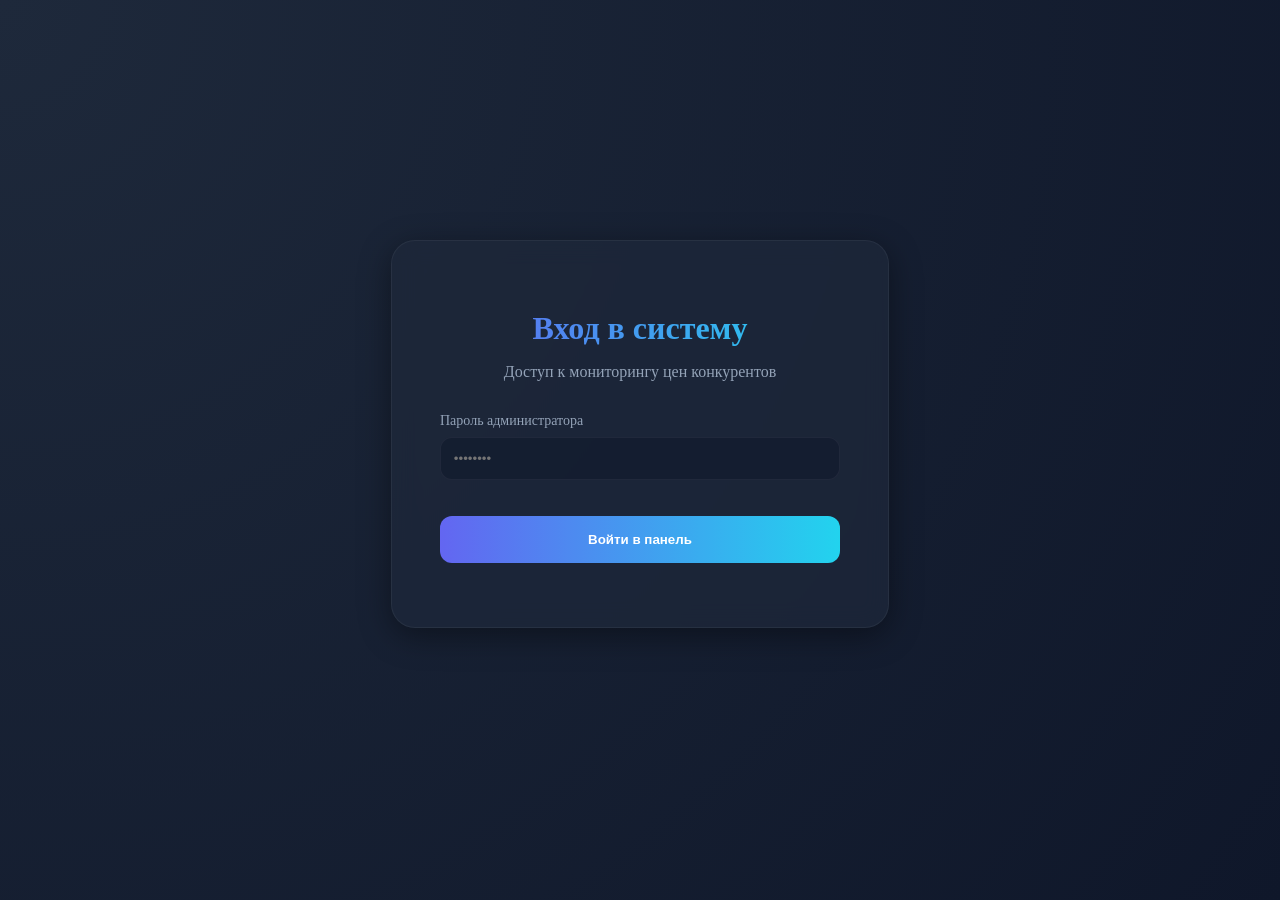
==== templates/login.html @ 4f86d9c9 "🚀 Initial build for GitHub + Vercel deployment" ====
<!DOCTYPE html>
<html lang="ru">
<head>
    <meta charset="UTF-8">
    <meta name="viewport" content="width=device-width, initial-scale=1.0">
    <title>Вход | Furniture Monitor</title>
    <link rel="stylesheet" href="/static/style.css">
    <link href="https://fonts.googleapis.com/css2?family=Inter:wght@400;600;800&display=swap" rel="stylesheet">
    <style>
        body {
            display: flex;
            align-items: center;
            justify-content: center;
            height: 100vh;
            margin: 0;
            background: radial-gradient(circle at top left, #1e293b, #0f172a);
        }
        .login-card {
            width: 100%;
            max-width: 400px;
            padding: 3rem;
            text-align: center;
        }
        .login-card h1 {
            margin-bottom: 0.5rem;
            background: linear-gradient(to right, #6366f1, #22d3ee);
            -webkit-background-clip: text;
            -webkit-text-fill-color: transparent;
        }
    </style>
</head>
<body>
    <div class="login-card glass-card">
        <h1>Вход в систему</h1>
        <p style="color: var(--text-muted); margin-bottom: 2rem;">Доступ к мониторингу цен конкурентов</p>
        
        <form id="loginForm">
            <div class="form-group" style="text-align: left;">
                <label>Пароль администратора</label>
                <input type="password" id="password" name="password" placeholder="••••••••" required style="width: 100%; padding: 0.8rem; box-sizing: border-box;">
            </div>
            <button type="submit" style="width: 100%; margin-top: 1rem; padding: 1rem; background: linear-gradient(to right, var(--primary), var(--accent)); font-weight: 800;">
                Войти в панель
            </button>
        </form>
        <div id="loginMsg" style="margin-top: 1rem; font-size: 0.9rem; color: #ef4444;"></div>
    </div>

    <script>
        document.getElementById('loginForm').addEventListener('submit', async (e) => {
            e.preventDefault();
            const password = document.getElementById('password').value;
            const msgEl = document.getElementById('loginMsg');
            
            try {
                const formData = new FormData();
                formData.append('password', password);
                
                const response = await fetch('/api/login', {
                    method: 'POST',
                    body: formData
                });
                
                const data = await response.json();
                if (response.ok) {
                    window.location.href = '/';
                } else {
                    msgEl.innerText = data.message || 'Ошибка входа: неверный пароль';
                }
            } catch (err) {
                console.error(err);
                msgEl.innerText = 'Не удалось связаться с сервером';
            }
        });
    </script>
</body>
</html>
---- static/style.css ----
:root {
    --primary: #6366f1;
    --secondary: #a855f7;
    --bg-dark: #0f172a;
    --card-bg: rgba(30, 41, 59, 0.7);
    --text: #f8fafc;
    --text-muted: #94a3b8;
    --accent: #22d3ee;
    --success: #10b981;
    --glass: rgba(255, 255, 255, 0.05);
}

.app-layout {
    display: grid;
    grid-template-columns: 280px 1fr;
    min-height: 100vh;
}

.sidebar {
    background: rgba(15, 23, 42, 0.8);
    backdrop-filter: blur(20px);
    border-right: 1px solid var(--glass);
    padding: 2rem 1.5rem;
    display: flex;
    flex-direction: column;
    position: sticky;
    top: 0;
    height: 100vh;
    box-sizing: border-box;
}

.sidebar-logo {
    font-size: 1.5rem;
    font-weight: 800;
    margin-bottom: 3rem;
    background: linear-gradient(to right, var(--primary), var(--accent));
    -webkit-background-clip: text;
    background-clip: text;
    -webkit-text-fill-color: transparent;
    display: flex;
    align-items: center;
    gap: 0.75rem;
}

.nav-menu {
    list-style: none;
    padding: 0;
    margin: 0;
    flex-grow: 1;
}

.nav-item {
    margin-bottom: 0.5rem;
}

.nav-link {
    display: flex;
    align-items: center;
    gap: 1rem;
    padding: 1rem;
    color: var(--text-muted);
    text-decoration: none;
    border-radius: 1rem;
    transition: 0.3s;
    font-weight: 600;
    cursor: pointer;
}

.nav-link:hover {
    background: var(--glass);
    color: white;
}

.nav-link.active {
    background: linear-gradient(to right, rgba(99, 102, 241, 0.2), rgba(34, 211, 238, 0.1));
    color: var(--accent);
    border: 1px solid rgba(34, 211, 238, 0.2);
}

.main-content {
    padding: 2rem;
    overflow-y: auto;
    height: 100vh;
    box-sizing: border-box;
}

.content-section {
    display: none;
    animation: fadeIn 0.4s ease-out;
}

.content-section.active {
    display: block;
}

@keyframes fadeIn {
    from { opacity: 0; transform: translateY(10px); }
    to { opacity: 1; transform: translateY(0); }
}

.container {
    max-width: 1400px;
    margin: 0 auto;
}

/* --- Keep Existing Styles Below with Adjustments --- */
button {
    background: linear-gradient(to right, var(--primary), var(--secondary));
    color: white;
    border: none;
    padding: 0.75rem 1.5rem;
    border-radius: 0.75rem;
    font-weight: 600;
    cursor: pointer;
    transition: 0.3s;
}

button:hover {
    transform: translateY(-2px);
    box-shadow: 0 4px 20px rgba(99, 102, 241, 0.4);
}

.glass-card {
    background: var(--card-bg);
    backdrop-filter: blur(12px);
    border: 1px solid var(--glass);
    border-radius: 1.5rem;
    padding: 2rem;
    box-shadow: 0 8px 32px rgba(0, 0, 0, 0.4);
    margin-bottom: 2rem;
}

.grid {
    display: grid;
    grid-template-columns: repeat(auto-fit, minmax(300px, 1fr));
    gap: 1.5rem;
}

.form-group {
    margin-bottom: 1.25rem;
}

label {
    display: block;
    margin-bottom: 0.5rem;
    color: var(--text-muted);
    font-size: 0.875rem;
}

input, select {
    width: 100%;
    padding: 0.75rem 1rem;
    border-radius: 0.75rem;
    border: 1px solid var(--glass);
    background: rgba(15, 23, 42, 0.5);
    color: white;
    outline: none;
    transition: 0.2s;
}

input:focus, select:focus {
    border-color: var(--primary);
    box-shadow: 0 0 0 2px rgba(99, 102, 241, 0.2);
}

.product-item {
    display: flex;
    justify-content: space-between;
    align-items: center;
    padding: 1rem;
    border-bottom: 1px solid var(--glass);
}

.product-item:last-child {
    border-bottom: none;
}

.price {
    font-weight: 700;
    color: var(--accent);
}

/* Status Dots */
.status-dot {
    width: 10px;
    height: 10px;
    border-radius: 50%;
    display: inline-block;
    box-shadow: 0 0 8px rgba(255, 255, 255, 0.2);
}

.status-success { background: var(--success); box-shadow: 0 0 10px var(--success); }
.status-warning { background: #facc15; box-shadow: 0 0 10px #facc15; }
.status-danger { background: #ef4444; box-shadow: 0 0 10px #ef4444; }
.status-neutral { background: #475569; }

/* Spinners */
.spinner-overlay {
    position: fixed;
    top: 0; left: 0; width: 100%; height: 100%;
    background: rgba(15, 23, 42, 0.7);
    backdrop-filter: blur(4px);
    display: none;
    justify-content: center;
    align-items: center;
    z-index: 10000;
}

.spinner {
    width: 50px;
    height: 50px;
    border: 5px solid rgba(99, 102, 241, 0.2);
    border-top-color: var(--primary);
    border-radius: 50%;
    animation: spin 1s linear infinite;
}

@keyframes spin { to { transform: rotate(360deg); } }

/* Mobile Responsiveness */
@media (max-width: 1024px) {
    .app-layout {
        grid-template-columns: 80px 1fr;
    }
    .nav-text, .sidebar-logo span {
        display: none;
    }
}

@media (max-width: 768px) {
    .app-layout {
        grid-template-columns: 1fr;
    }
    .sidebar {
        display: none; /* Hide on mobile for now, or implement a hammer menu */
    }
    .main-content {
        padding: 1rem;
    }
}
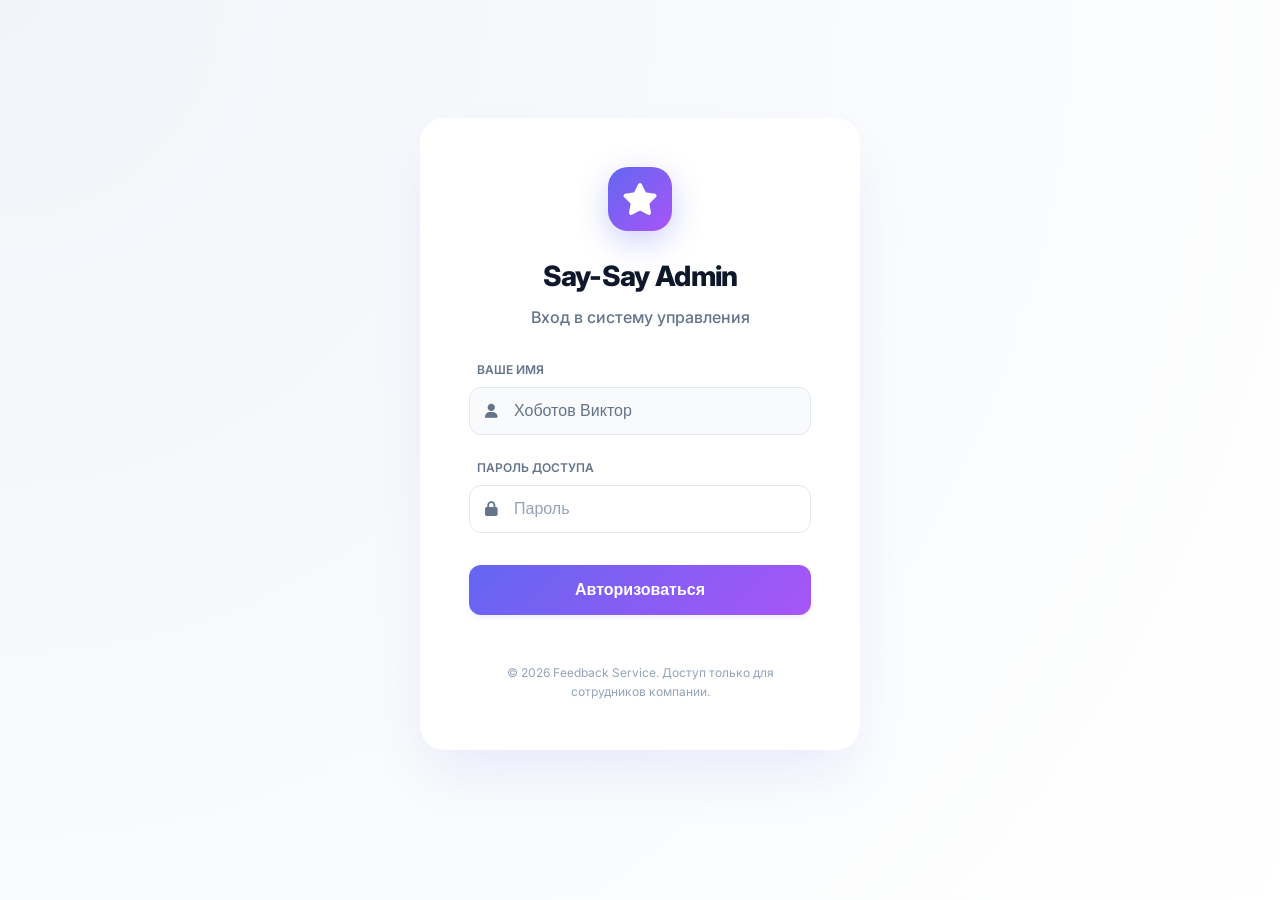
==== commit 07ce13cc: "💎 UI Overhaul: Feedback Service Premium Aesthetic" ====
--- a/templates/login.html
+++ b/templates/login.html
@@ -3,47 +3,47 @@
 <head>
     <meta charset="UTF-8">
     <meta name="viewport" content="width=device-width, initial-scale=1.0">
-    <title>Вход | Furniture Monitor</title>
+    <title>Вход | Monitor.PRO</title>
     <link rel="stylesheet" href="/static/style.css">
-    <link href="https://fonts.googleapis.com/css2?family=Inter:wght@400;600;800&display=swap" rel="stylesheet">
-    <style>
-        body {
-            display: flex;
-            align-items: center;
-            justify-content: center;
-            height: 100vh;
-            margin: 0;
-            background: radial-gradient(circle at top left, #1e293b, #0f172a);
-        }
-        .login-card {
-            width: 100%;
-            max-width: 400px;
-            padding: 3rem;
-            text-align: center;
-        }
-        .login-card h1 {
-            margin-bottom: 0.5rem;
-            background: linear-gradient(to right, #6366f1, #22d3ee);
-            -webkit-background-clip: text;
-            -webkit-text-fill-color: transparent;
-        }
-    </style>
+    <link rel="stylesheet" href="https://cdnjs.cloudflare.com/ajax/libs/font-awesome/6.4.0/css/all.min.css">
 </head>
-<body>
-    <div class="login-card glass-card">
-        <h1>Вход в систему</h1>
-        <p style="color: var(--text-muted); margin-bottom: 2rem;">Доступ к мониторингу цен конкурентов</p>
+<body class="auth-page">
+    <div class="auth-card glass-card">
+        <div style="margin-bottom: 2rem;">
+            <div style="width: 64px; height: 64px; background: var(--primary-gradient); border-radius: 1.25rem; display: flex; align-items: center; justify-content: center; margin: 0 auto 1.5rem; color: white; font-size: 2rem; box-shadow: 0 10px 30px rgba(99, 102, 241, 0.3);">
+                <i class="fa-solid fa-star"></i>
+            </div>
+            <h1 style="font-size: 1.75rem; font-weight: 800; color: var(--text-main); margin-bottom: 0.5rem; letter-spacing: -0.025em;">Say-Say Admin</h1>
+            <p style="color: var(--text-muted); font-weight: 500;">Вход в систему управления</p>
+        </div>
         
         <form id="loginForm">
-            <div class="form-group" style="text-align: left;">
-                <label>Пароль администратора</label>
-                <input type="password" id="password" name="password" placeholder="••••••••" required style="width: 100%; padding: 0.8rem; box-sizing: border-box;">
+            <div class="form-group" style="text-align: left; position: relative;">
+                <label style="color: var(--text-muted); font-weight: 600; font-size: 0.75rem; text-transform: uppercase; margin-left: 0.5rem;">Ваше имя</label>
+                <div style="position: relative;">
+                    <i class="fa-solid fa-user" style="position: absolute; left: 1rem; top: 50%; transform: translateY(-50%); color: var(--text-muted); font-size: 0.9rem;"></i>
+                    <input type="text" value="Хоботов Виктор" disabled style="padding-left: 2.75rem; background-color: #f8fafc; border-color: var(--border-soft); color: var(--text-muted); font-weight: 500;">
+                </div>
             </div>
-            <button type="submit" style="width: 100%; margin-top: 1rem; padding: 1rem; background: linear-gradient(to right, var(--primary), var(--accent)); font-weight: 800;">
-                Войти в панель
+
+            <div class="form-group" style="text-align: left; position: relative;">
+                <label style="color: var(--text-muted); font-weight: 600; font-size: 0.75rem; text-transform: uppercase; margin-left: 0.5rem;">Пароль доступа</label>
+                <div style="position: relative;">
+                    <i class="fa-solid fa-lock" style="position: absolute; left: 1rem; top: 50%; transform: translateY(-50%); color: var(--text-muted); font-size: 0.9rem;"></i>
+                    <input type="password" id="password" name="password" placeholder="Пароль" required style="padding-left: 2.75rem;">
+                </div>
+            </div>
+
+            <button type="submit" style="width: 100%; justify-content: center; padding: 1rem; font-size: 1rem; margin-top: 0.5rem;">
+                Авторизоваться
             </button>
         </form>
-        <div id="loginMsg" style="margin-top: 1rem; font-size: 0.9rem; color: #ef4444;"></div>
+
+        <div id="loginMsg" style="margin-top: 1.25rem; font-size: 0.875rem; color: var(--danger); font-weight: 600;"></div>
+        
+        <div style="margin-top: 3rem; font-size: 0.75rem; color: #94a3b8; line-height: 1.6;">
+            © 2026 Feedback Service. Доступ только для сотрудников компании.
+        </div>
     </div>
 
     <script>
@@ -65,11 +65,11 @@
                 if (response.ok) {
                     window.location.href = '/';
                 } else {
-                    msgEl.innerText = data.message || 'Ошибка входа: неверный пароль';
+                    msgEl.innerText = data.message || 'Неверный пароль доступа';
                 }
             } catch (err) {
                 console.error(err);
-                msgEl.innerText = 'Не удалось связаться с сервером';
+                msgEl.innerText = 'Сбой подключения к серверу';
             }
         });
     </script>
--- a/static/style.css
+++ b/static/style.css
@@ -1,39 +1,79 @@
+@import url('https://fonts.googleapis.com/css2?family=Inter:wght@400;500;600;700;800&display=swap');
+
 :root {
     --primary: #6366f1;
+    --primary-light: #818cf8;
     --secondary: #a855f7;
-    --bg-dark: #0f172a;
-    --card-bg: rgba(30, 41, 59, 0.7);
-    --text: #f8fafc;
-    --text-muted: #94a3b8;
     --accent: #22d3ee;
     --success: #10b981;
-    --glass: rgba(255, 255, 255, 0.05);
-}
-
+    --danger: #ef4444;
+    --warning: #f59e0b;
+    
+    --bg-canvas: #f8fafc;
+    --bg-surface: #ffffff;
+    --bg-sidebar: #ffffff;
+    
+    --text-main: #0f172a;
+    --text-muted: #64748b;
+    --text-on-primary: #ffffff;
+    
+    --border-soft: #e2e8f0;
+    --border-focus: #c7d2fe;
+    
+    --shadow-sm: 0 1px 2px 0 rgb(0 0 0 / 0.05);
+    --shadow-md: 0 4px 6px -1px rgb(0 0 0 / 0.1), 0 2px 4px -2px rgb(0 0 0 / 0.1);
+    --shadow-lg: 0 10px 15px -3px rgb(0 0 0 / 0.1), 0 4px 6px -4px rgb(0 0 0 / 0.1);
+    --shadow-premium: 0 20px 40px rgba(99, 102, 241, 0.05);
+    
+    --radius-sm: 0.5rem;
+    --radius-md: 0.75rem;
+    --radius-lg: 1rem;
+    --radius-xl: 1.5rem;
+    
+    --primary-gradient: linear-gradient(135deg, #6366f1 0%, #a855f7 100%);
+    --surface-gradient: linear-gradient(180deg, #ffffff 0%, #f1f5f9 100%);
+}
+
+* {
+    margin: 0;
+    padding: 0;
+    box-sizing: border-box;
+}
+
+body {
+    font-family: 'Inter', system-ui, -apple-system, sans-serif;
+    background-color: var(--bg-canvas);
+    color: var(--text-main);
+    line-height: 1.5;
+    -webkit-font-smoothing: antialiased;
+}
+
+/* --- Layout --- */
 .app-layout {
     display: grid;
     grid-template-columns: 280px 1fr;
     min-height: 100vh;
 }
 
+/* --- Sidebar --- */
 .sidebar {
-    background: rgba(15, 23, 42, 0.8);
-    backdrop-filter: blur(20px);
-    border-right: 1px solid var(--glass);
+    background-color: var(--bg-sidebar);
+    border-right: 1px solid var(--border-soft);
     padding: 2rem 1.5rem;
     display: flex;
+    flex-grow: 1;
     flex-direction: column;
     position: sticky;
     top: 0;
     height: 100vh;
-    box-sizing: border-box;
+    box-shadow: var(--shadow-sm);
 }
 
 .sidebar-logo {
     font-size: 1.5rem;
     font-weight: 800;
     margin-bottom: 3rem;
-    background: linear-gradient(to right, var(--primary), var(--accent));
+    background: var(--primary-gradient);
     -webkit-background-clip: text;
     background-clip: text;
     -webkit-text-fill-color: transparent;
@@ -44,8 +84,6 @@
 
 .nav-menu {
     list-style: none;
-    padding: 0;
-    margin: 0;
     flex-grow: 1;
 }
 
@@ -57,149 +95,224 @@
     display: flex;
     align-items: center;
     gap: 1rem;
-    padding: 1rem;
+    padding: 0.875rem 1rem;
     color: var(--text-muted);
     text-decoration: none;
-    border-radius: 1rem;
-    transition: 0.3s;
+    border-radius: var(--radius-md);
+    transition: all 0.2s cubic-bezier(0.4, 0, 0.2, 1);
+    font-weight: 500;
+    cursor: pointer;
+}
+
+.nav-link:hover {
+    background-color: #f1f5f9;
+    color: var(--primary);
+}
+
+.nav-link.active {
+    background: var(--primary-gradient);
+    color: white;
+    box-shadow: 0 4px 12px rgba(99, 102, 241, 0.2);
+}
+
+.nav-link i {
+    font-size: 1.25rem;
+}
+
+/* --- Main Content --- */
+.main-content {
+    padding: 2.5rem;
+    overflow-y: auto;
+    height: 100vh;
+}
+
+.container {
+    max-width: 1200px;
+    margin: 0 auto;
+}
+
+.content-section {
+    display: none;
+    animation: slideIn 0.4s cubic-bezier(0, 0, 0.2, 1);
+}
+
+.content-section.active {
+    display: block;
+}
+
+@keyframes slideIn {
+    from { opacity: 0; transform: translateY(8px); }
+    to { opacity: 1; transform: translateY(0); }
+}
+
+/* --- Cards & UI Elements --- */
+.glass-card {
+    background-color: var(--bg-surface);
+    border: 1px solid var(--border-soft);
+    border-radius: var(--radius-xl);
+    padding: 2rem;
+    box-shadow: var(--shadow-premium);
+    margin-bottom: 2rem;
+    transition: transform 0.3s ease, box-shadow 0.3s ease;
+}
+
+.glass-card:hover {
+    box-shadow: 0 25px 50px -12px rgba(99, 102, 241, 0.08);
+}
+
+.grid {
+    display: grid;
+    grid-template-columns: repeat(auto-fit, minmax(320px, 1fr));
+    gap: 1.5rem;
+}
+
+/* --- Buttons --- */
+button {
+    background: var(--primary-gradient);
+    color: white;
+    border: none;
+    padding: 0.75rem 1.75rem;
+    border-radius: var(--radius-md);
     font-weight: 600;
     cursor: pointer;
-}
-
-.nav-link:hover {
-    background: var(--glass);
-    color: white;
-}
-
-.nav-link.active {
-    background: linear-gradient(to right, rgba(99, 102, 241, 0.2), rgba(34, 211, 238, 0.1));
-    color: var(--accent);
-    border: 1px solid rgba(34, 211, 238, 0.2);
-}
-
-.main-content {
-    padding: 2rem;
-    overflow-y: auto;
-    height: 100vh;
-    box-sizing: border-box;
-}
-
-.content-section {
-    display: none;
-    animation: fadeIn 0.4s ease-out;
-}
-
-.content-section.active {
-    display: block;
-}
-
-@keyframes fadeIn {
-    from { opacity: 0; transform: translateY(10px); }
-    to { opacity: 1; transform: translateY(0); }
-}
-
-.container {
-    max-width: 1400px;
-    margin: 0 auto;
-}
-
-/* --- Keep Existing Styles Below with Adjustments --- */
-button {
-    background: linear-gradient(to right, var(--primary), var(--secondary));
-    color: white;
-    border: none;
-    padding: 0.75rem 1.5rem;
-    border-radius: 0.75rem;
-    font-weight: 600;
-    cursor: pointer;
-    transition: 0.3s;
+    transition: all 0.2s ease;
+    display: inline-flex;
+    align-items: center;
+    gap: 0.5rem;
+    box-shadow: 0 4px 6px -1px rgba(99, 102, 241, 0.1);
 }
 
 button:hover {
     transform: translateY(-2px);
-    box-shadow: 0 4px 20px rgba(99, 102, 241, 0.4);
-}
-
-.glass-card {
-    background: var(--card-bg);
-    backdrop-filter: blur(12px);
-    border: 1px solid var(--glass);
-    border-radius: 1.5rem;
-    padding: 2rem;
-    box-shadow: 0 8px 32px rgba(0, 0, 0, 0.4);
-    margin-bottom: 2rem;
-}
-
-.grid {
-    display: grid;
-    grid-template-columns: repeat(auto-fit, minmax(300px, 1fr));
-    gap: 1.5rem;
-}
-
+    box-shadow: 0 10px 15px -3px rgba(99, 102, 241, 0.2);
+    filter: brightness(1.1);
+}
+
+button:active {
+    transform: translateY(0);
+}
+
+button.secondary {
+    background: white;
+    color: var(--text-main);
+    border: 1px solid var(--border-soft);
+    box-shadow: var(--shadow-sm);
+}
+
+button.secondary:hover {
+    background: #f8fafc;
+    border-color: var(--primary-light);
+}
+
+/* --- Form Elements --- */
 .form-group {
-    margin-bottom: 1.25rem;
+    margin-bottom: 1.5rem;
 }
 
 label {
     display: block;
     margin-bottom: 0.5rem;
-    color: var(--text-muted);
+    color: var(--text-main);
     font-size: 0.875rem;
+    font-weight: 600;
 }
 
 input, select {
     width: 100%;
-    padding: 0.75rem 1rem;
-    border-radius: 0.75rem;
-    border: 1px solid var(--glass);
-    background: rgba(15, 23, 42, 0.5);
-    color: white;
+    padding: 0.875rem 1rem;
+    border-radius: var(--radius-md);
+    border: 1px solid var(--border-soft);
+    background-color: #ffffff;
+    color: var(--text-main);
     outline: none;
-    transition: 0.2s;
+    transition: all 0.2s ease;
+    font-size: 1rem;
 }
 
 input:focus, select:focus {
     border-color: var(--primary);
-    box-shadow: 0 0 0 2px rgba(99, 102, 241, 0.2);
-}
-
+    box-shadow: 0 0 0 4px rgba(99, 102, 241, 0.1);
+}
+
+input::placeholder {
+    color: #94a3b8;
+}
+
+/* --- Product List --- */
 .product-item {
     display: flex;
     justify-content: space-between;
     align-items: center;
-    padding: 1rem;
-    border-bottom: 1px solid var(--glass);
+    padding: 1.25rem;
+    border-radius: var(--radius-md);
+    transition: background-color 0.2s ease;
+    border-bottom: 1px solid #f1f5f9;
 }
 
 .product-item:last-child {
     border-bottom: none;
 }
 
+.product-item:hover {
+    background-color: #f8fafc;
+}
+
 .price {
     font-weight: 700;
-    color: var(--accent);
-}
-
-/* Status Dots */
+    color: var(--primary);
+    font-size: 1.125rem;
+}
+
+/* --- Status Badges --- */
+.status-pill {
+    padding: 0.25rem 0.75rem;
+    border-radius: 9999px;
+    font-size: 0.75rem;
+    font-weight: 700;
+    text-transform: uppercase;
+    letter-spacing: 0.025em;
+    display: inline-flex;
+    align-items: center;
+    gap: 0.375rem;
+}
+
+.status-success { background-color: #dcfce7; color: #15803d; }
+.status-warning { background-color: #fef9c3; color: #a16207; }
+.status-danger { background-color: #fee2e2; color: #b91c1c; }
+
 .status-dot {
-    width: 10px;
-    height: 10px;
+    width: 6px;
+    height: 6px;
     border-radius: 50%;
-    display: inline-block;
-    box-shadow: 0 0 8px rgba(255, 255, 255, 0.2);
-}
-
-.status-success { background: var(--success); box-shadow: 0 0 10px var(--success); }
-.status-warning { background: #facc15; box-shadow: 0 0 10px #facc15; }
-.status-danger { background: #ef4444; box-shadow: 0 0 10px #ef4444; }
-.status-neutral { background: #475569; }
-
-/* Spinners */
+    background-color: currentColor;
+}
+
+/* --- Auth Page Specific --- */
+.auth-page {
+    display: flex;
+    align-items: center;
+    justify-content: center;
+    min-height: 100vh;
+    background: radial-gradient(circle at top left, #f1f5f9, #ffffff);
+}
+
+.auth-card {
+    width: 100%;
+    max-width: 440px;
+    background: white;
+    padding: 3rem;
+    border-radius: var(--radius-xl);
+    box-shadow: 0 30px 60px -12px rgba(99, 102, 241, 0.12);
+    border: 1px solid rgba(255, 255, 255, 0.5);
+    text-align: center;
+}
+
+/* --- Spinners --- */
 .spinner-overlay {
     position: fixed;
     top: 0; left: 0; width: 100%; height: 100%;
-    background: rgba(15, 23, 42, 0.7);
-    backdrop-filter: blur(4px);
+    background: rgba(255, 255, 255, 0.8);
+    backdrop-filter: blur(8px);
     display: none;
     justify-content: center;
     align-items: center;
@@ -207,17 +320,17 @@
 }
 
 .spinner {
-    width: 50px;
-    height: 50px;
-    border: 5px solid rgba(99, 102, 241, 0.2);
+    width: 60px;
+    height: 60px;
+    border: 4px solid var(--border-soft);
     border-top-color: var(--primary);
     border-radius: 50%;
-    animation: spin 1s linear infinite;
+    animation: spin 1s cubic-bezier(0.4, 0, 0.2, 1) infinite;
 }
 
 @keyframes spin { to { transform: rotate(360deg); } }
 
-/* Mobile Responsiveness */
+/* --- Responsiveness --- */
 @media (max-width: 1024px) {
     .app-layout {
         grid-template-columns: 80px 1fr;
@@ -225,6 +338,10 @@
     .nav-text, .sidebar-logo span {
         display: none;
     }
+    .sidebar {
+        padding: 2rem 1rem;
+        align-items: center;
+    }
 }
 
 @media (max-width: 768px) {
@@ -232,9 +349,9 @@
         grid-template-columns: 1fr;
     }
     .sidebar {
-        display: none; /* Hide on mobile for now, or implement a hammer menu */
+        display: none;
     }
     .main-content {
-        padding: 1rem;
-    }
-}
+        padding: 1.5rem;
+    }
+}
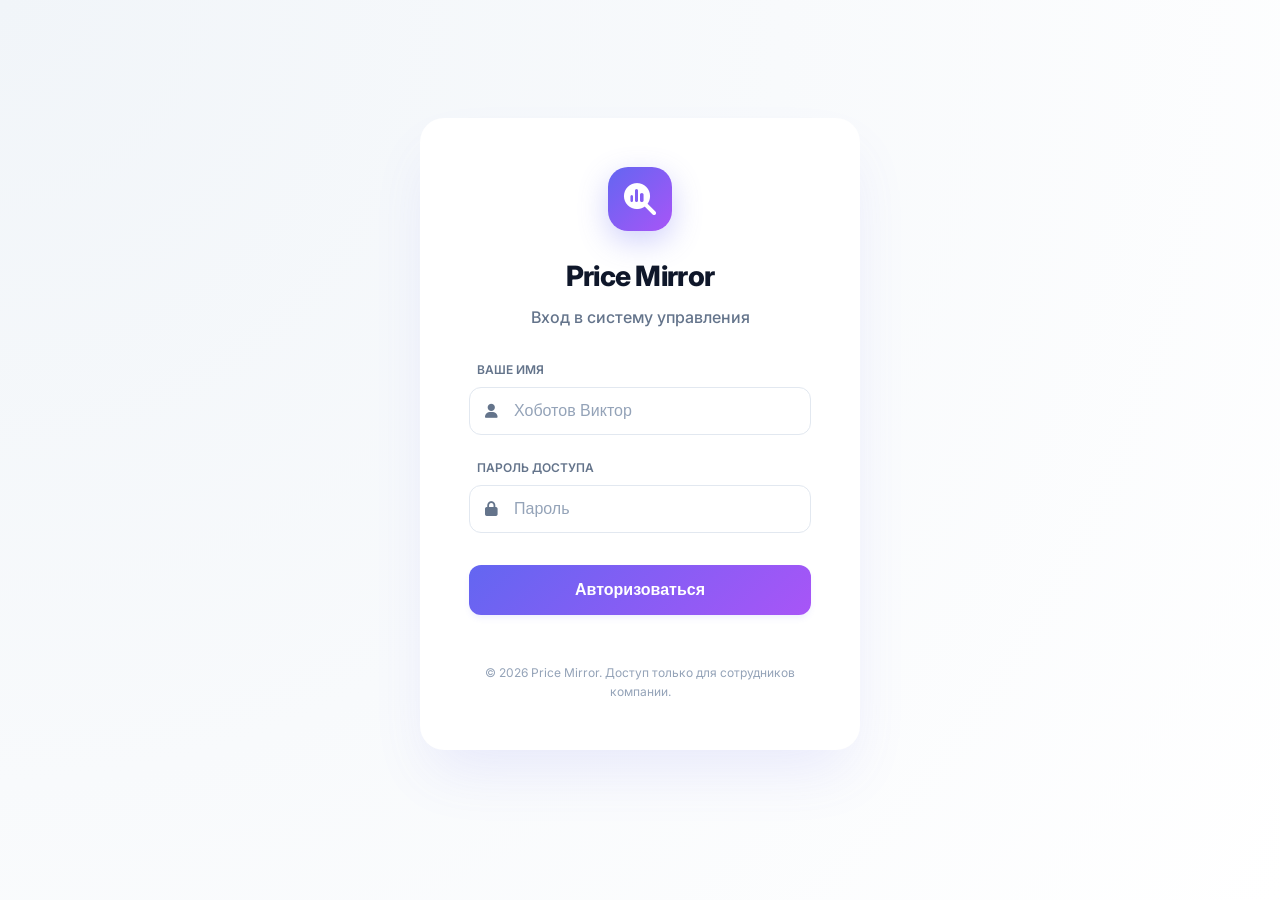
==== commit b337e0be: "Add files via upload" ====
--- a/templates/login.html
+++ b/templates/login.html
@@ -3,7 +3,7 @@
 <head>
     <meta charset="UTF-8">
     <meta name="viewport" content="width=device-width, initial-scale=1.0">
-    <title>Вход | Monitor.PRO</title>
+    <title>Вход | Price Mirror</title>
     <link rel="stylesheet" href="/static/style.css">
     <link rel="stylesheet" href="https://cdnjs.cloudflare.com/ajax/libs/font-awesome/6.4.0/css/all.min.css">
 </head>
@@ -11,9 +11,9 @@
     <div class="auth-card glass-card">
         <div style="margin-bottom: 2rem;">
             <div style="width: 64px; height: 64px; background: var(--primary-gradient); border-radius: 1.25rem; display: flex; align-items: center; justify-content: center; margin: 0 auto 1.5rem; color: white; font-size: 2rem; box-shadow: 0 10px 30px rgba(99, 102, 241, 0.3);">
-                <i class="fa-solid fa-star"></i>
+                <i class="fa-solid fa-magnifying-glass-chart"></i>
             </div>
-            <h1 style="font-size: 1.75rem; font-weight: 800; color: var(--text-main); margin-bottom: 0.5rem; letter-spacing: -0.025em;">Say-Say Admin</h1>
+            <h1 style="font-size: 1.75rem; font-weight: 800; color: var(--text-main); margin-bottom: 0.5rem; letter-spacing: -0.025em;">Price Mirror</h1>
             <p style="color: var(--text-muted); font-weight: 500;">Вход в систему управления</p>
         </div>
         
@@ -22,7 +22,7 @@
                 <label style="color: var(--text-muted); font-weight: 600; font-size: 0.75rem; text-transform: uppercase; margin-left: 0.5rem;">Ваше имя</label>
                 <div style="position: relative;">
                     <i class="fa-solid fa-user" style="position: absolute; left: 1rem; top: 50%; transform: translateY(-50%); color: var(--text-muted); font-size: 0.9rem;"></i>
-                    <input type="text" value="Хоботов Виктор" disabled style="padding-left: 2.75rem; background-color: #f8fafc; border-color: var(--border-soft); color: var(--text-muted); font-weight: 500;">
+                    <input type="text" id="username" name="username" placeholder="Хоботов Виктор" required style="padding-left: 2.75rem;">
                 </div>
             </div>
 
@@ -42,18 +42,20 @@
         <div id="loginMsg" style="margin-top: 1.25rem; font-size: 0.875rem; color: var(--danger); font-weight: 600;"></div>
         
         <div style="margin-top: 3rem; font-size: 0.75rem; color: #94a3b8; line-height: 1.6;">
-            © 2026 Feedback Service. Доступ только для сотрудников компании.
+            © 2026 Price Mirror. Доступ только для сотрудников компании.
         </div>
     </div>
 
     <script>
         document.getElementById('loginForm').addEventListener('submit', async (e) => {
             e.preventDefault();
+            const username = document.getElementById('username').value;
             const password = document.getElementById('password').value;
             const msgEl = document.getElementById('loginMsg');
             
             try {
                 const formData = new FormData();
+                formData.append('username', username);
                 formData.append('password', password);
                 
                 const response = await fetch('/api/login', {
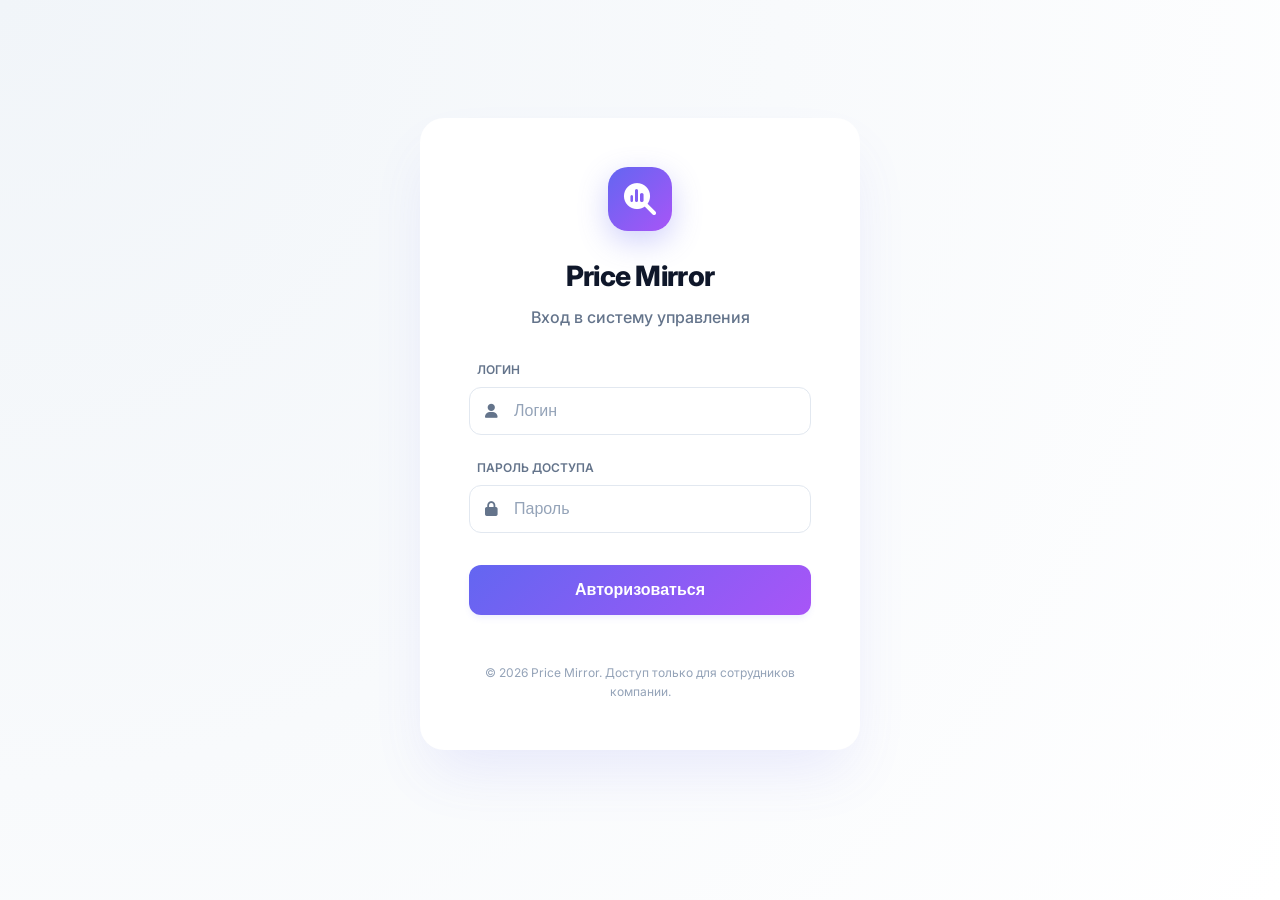
==== commit 2f263480: "Phase 15 & 16: Price Mirror Rebranding and Scraper Stabilization" ====
--- a/templates/login.html
+++ b/templates/login.html
@@ -19,10 +19,10 @@
         
         <form id="loginForm">
             <div class="form-group" style="text-align: left; position: relative;">
-                <label style="color: var(--text-muted); font-weight: 600; font-size: 0.75rem; text-transform: uppercase; margin-left: 0.5rem;">Ваше имя</label>
+                <label style="color: var(--text-muted); font-weight: 600; font-size: 0.75rem; text-transform: uppercase; margin-left: 0.5rem;">Логин</label>
                 <div style="position: relative;">
                     <i class="fa-solid fa-user" style="position: absolute; left: 1rem; top: 50%; transform: translateY(-50%); color: var(--text-muted); font-size: 0.9rem;"></i>
-                    <input type="text" id="username" name="username" placeholder="Хоботов Виктор" required style="padding-left: 2.75rem;">
+                    <input type="text" id="username" name="username" placeholder="Логин" required style="padding-left: 2.75rem;">
                 </div>
             </div>
 
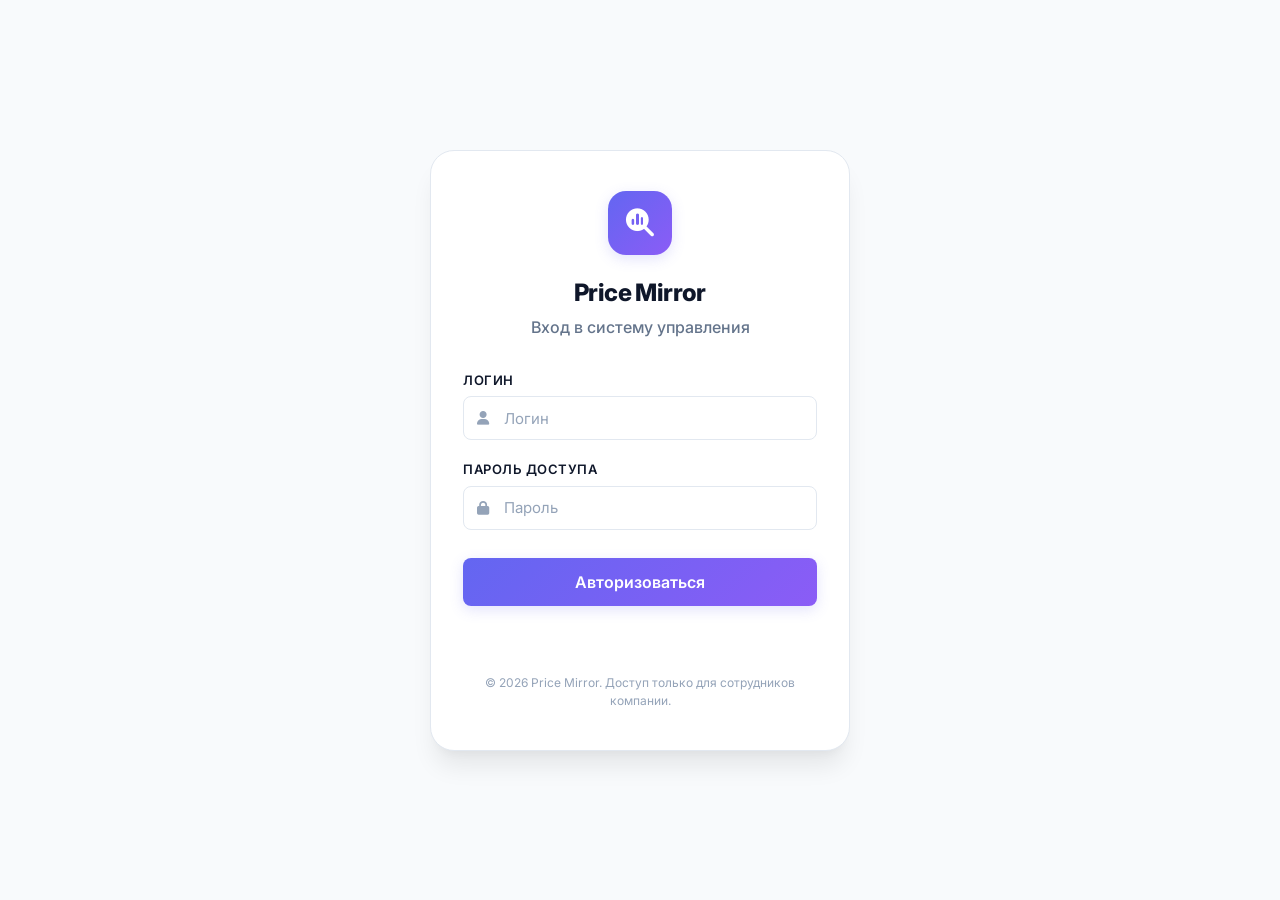
==== commit 8756e35b: "Complete UI redesign: design system v2 with dark mode, 8px grid, semantic HTML, WCAG accessibility" ====
--- a/templates/login.html
+++ b/templates/login.html
@@ -8,41 +8,39 @@
     <link rel="stylesheet" href="https://cdnjs.cloudflare.com/ajax/libs/font-awesome/6.4.0/css/all.min.css">
 </head>
 <body class="auth-page">
-    <div class="auth-card glass-card">
-        <div style="margin-bottom: 2rem;">
-            <div style="width: 64px; height: 64px; background: var(--primary-gradient); border-radius: 1.25rem; display: flex; align-items: center; justify-content: center; margin: 0 auto 1.5rem; color: white; font-size: 2rem; box-shadow: 0 10px 30px rgba(99, 102, 241, 0.3);">
-                <i class="fa-solid fa-magnifying-glass-chart"></i>
-            </div>
-            <h1 style="font-size: 1.75rem; font-weight: 800; color: var(--text-main); margin-bottom: 0.5rem; letter-spacing: -0.025em;">Price Mirror</h1>
-            <p style="color: var(--text-muted); font-weight: 500;">Вход в систему управления</p>
+    <div class="auth-card">
+        <div class="auth-icon">
+            <i class="fa-solid fa-magnifying-glass-chart"></i>
         </div>
+        <h1 class="auth-title">Price Mirror</h1>
+        <p class="auth-subtitle">Вход в систему управления</p>
         
         <form id="loginForm">
-            <div class="form-group" style="text-align: left; position: relative;">
-                <label style="color: var(--text-muted); font-weight: 600; font-size: 0.75rem; text-transform: uppercase; margin-left: 0.5rem;">Логин</label>
-                <div style="position: relative;">
-                    <i class="fa-solid fa-user" style="position: absolute; left: 1rem; top: 50%; transform: translateY(-50%); color: var(--text-muted); font-size: 0.9rem;"></i>
-                    <input type="text" id="username" name="username" placeholder="Логин" required style="padding-left: 2.75rem;">
+            <div class="form-group" style="text-align:left">
+                <label class="form-label text-muted uppercase text-xs">Логин</label>
+                <div class="form-input-icon">
+                    <i class="fa-solid fa-user"></i>
+                    <input class="form-input" type="text" id="username" name="username" placeholder="Логин" required autocomplete="username">
                 </div>
             </div>
 
-            <div class="form-group" style="text-align: left; position: relative;">
-                <label style="color: var(--text-muted); font-weight: 600; font-size: 0.75rem; text-transform: uppercase; margin-left: 0.5rem;">Пароль доступа</label>
-                <div style="position: relative;">
-                    <i class="fa-solid fa-lock" style="position: absolute; left: 1rem; top: 50%; transform: translateY(-50%); color: var(--text-muted); font-size: 0.9rem;"></i>
-                    <input type="password" id="password" name="password" placeholder="Пароль" required style="padding-left: 2.75rem;">
+            <div class="form-group" style="text-align:left">
+                <label class="form-label text-muted uppercase text-xs">Пароль доступа</label>
+                <div class="form-input-icon">
+                    <i class="fa-solid fa-lock"></i>
+                    <input class="form-input" type="password" id="password" name="password" placeholder="Пароль" required autocomplete="current-password">
                 </div>
             </div>
 
-            <button type="submit" style="width: 100%; justify-content: center; padding: 1rem; font-size: 1rem; margin-top: 0.5rem;">
+            <button type="submit" class="btn btn-primary btn-lg w-full" style="margin-top:8px">
                 Авторизоваться
             </button>
         </form>
 
-        <div id="loginMsg" style="margin-top: 1.25rem; font-size: 0.875rem; color: var(--danger); font-weight: 600;"></div>
+        <div id="loginMsg" aria-live="polite"></div>
         
-        <div style="margin-top: 3rem; font-size: 0.75rem; color: #94a3b8; line-height: 1.6;">
-            © 2026 Price Mirror. Доступ только для сотрудников компании.
+        <div class="auth-footer">
+            &copy; 2026 Price Mirror. Доступ только для сотрудников компании.
         </div>
     </div>
 
--- a/static/style.css
+++ b/static/style.css
@@ -1,357 +1,1005 @@
+/* ============================================================
+   Price Mirror — Design System v2
+   8px grid · Inter · Light/Dark · WCAG 2.1 AA
+   ============================================================ */
 @import url('https://fonts.googleapis.com/css2?family=Inter:wght@400;500;600;700;800&display=swap');
 
+/* ---- Design Tokens ---- */
 :root {
-    --primary: #6366f1;
-    --primary-light: #818cf8;
-    --secondary: #a855f7;
-    --accent: #22d3ee;
-    --success: #10b981;
-    --danger: #ef4444;
-    --warning: #f59e0b;
-    
-    --bg-canvas: #f8fafc;
-    --bg-surface: #ffffff;
-    --bg-sidebar: #ffffff;
-    
-    --text-main: #0f172a;
-    --text-muted: #64748b;
-    --text-on-primary: #ffffff;
-    
-    --border-soft: #e2e8f0;
-    --border-focus: #c7d2fe;
-    
-    --shadow-sm: 0 1px 2px 0 rgb(0 0 0 / 0.05);
-    --shadow-md: 0 4px 6px -1px rgb(0 0 0 / 0.1), 0 2px 4px -2px rgb(0 0 0 / 0.1);
-    --shadow-lg: 0 10px 15px -3px rgb(0 0 0 / 0.1), 0 4px 6px -4px rgb(0 0 0 / 0.1);
-    --shadow-premium: 0 20px 40px rgba(99, 102, 241, 0.05);
-    
-    --radius-sm: 0.5rem;
-    --radius-md: 0.75rem;
-    --radius-lg: 1rem;
-    --radius-xl: 1.5rem;
-    
-    --primary-gradient: linear-gradient(135deg, #6366f1 0%, #a855f7 100%);
-    --surface-gradient: linear-gradient(180deg, #ffffff 0%, #f1f5f9 100%);
-}
-
-* {
-    margin: 0;
-    padding: 0;
-    box-sizing: border-box;
-}
+    /* --- Color Palette --- */
+    --c-indigo-50:  #eef2ff; --c-indigo-100: #e0e7ff; --c-indigo-200: #c7d2fe;
+    --c-indigo-500: #6366f1; --c-indigo-600: #4f46e5; --c-indigo-700: #4338ca;
+    --c-violet-500: #8b5cf6; --c-violet-600: #7c3aed;
+    --c-emerald-500:#10b981; --c-emerald-600:#059669; --c-emerald-50:#ecfdf5;
+    --c-red-500:    #ef4444; --c-red-600:    #dc2626; --c-red-50:    #fef2f2;
+    --c-amber-500:  #f59e0b; --c-amber-600:  #d97706; --c-amber-50:  #fffbeb;
+    --c-cyan-500:   #06b6d4; --c-cyan-50:    #ecfeff;
+    --c-slate-50:   #f8fafc; --c-slate-100:  #f1f5f9; --c-slate-200: #e2e8f0;
+    --c-slate-300:  #cbd5e1; --c-slate-400:  #94a3b8; --c-slate-500: #64748b;
+    --c-slate-600:  #475569; --c-slate-700:  #334155; --c-slate-800: #1e293b;
+    --c-slate-900:  #0f172a; --c-slate-950:  #020617;
+
+    /* --- Semantic Tokens (Light) --- */
+    --primary:          var(--c-indigo-500);
+    --primary-hover:    var(--c-indigo-600);
+    --primary-active:   var(--c-indigo-700);
+    --primary-ghost:    var(--c-indigo-50);
+    --secondary:        var(--c-violet-500);
+    --success:          var(--c-emerald-500);
+    --success-bg:       var(--c-emerald-50);
+    --danger:           var(--c-red-500);
+    --danger-bg:        var(--c-red-50);
+    --warning:          var(--c-amber-500);
+    --warning-bg:       var(--c-amber-50);
+    --accent:           var(--c-cyan-500);
+
+    --bg-canvas:        var(--c-slate-50);
+    --bg-surface:       #ffffff;
+    --bg-surface-hover: var(--c-slate-50);
+    --bg-elevated:      #ffffff;
+    --bg-sidebar:       #ffffff;
+
+    --text-primary:     var(--c-slate-900);
+    --text-secondary:   var(--c-slate-500);
+    --text-tertiary:    var(--c-slate-400);
+    --text-on-primary:  #ffffff;
+    --text-on-danger:   #b91c1c;
+
+    --border:           var(--c-slate-200);
+    --border-focus:     var(--c-indigo-200);
+    --border-hover:     var(--c-slate-300);
+
+    --shadow-xs:   0 1px 2px rgb(0 0 0/.05);
+    --shadow-sm:   0 1px 3px rgb(0 0 0/.06), 0 1px 2px rgb(0 0 0/.04);
+    --shadow-md:   0 4px 6px -1px rgb(0 0 0/.07), 0 2px 4px -2px rgb(0 0 0/.05);
+    --shadow-lg:   0 10px 15px -3px rgb(0 0 0/.08), 0 4px 6px -4px rgb(0 0 0/.04);
+    --shadow-xl:   0 20px 25px -5px rgb(0 0 0/.08), 0 8px 10px -6px rgb(0 0 0/.04);
+    --shadow-card: 0 1px 3px rgb(0 0 0/.04), 0 1px 2px rgb(0 0 0/.02);
+    --shadow-primary: 0 4px 14px rgb(99 102 241/.18);
+
+    --radius-xs:  4px;  --radius-sm:  6px;  --radius-md:  8px;
+    --radius-lg: 12px;  --radius-xl: 16px;  --radius-2xl: 24px;
+    --radius-full: 9999px;
+
+    --font: 'Inter', system-ui, -apple-system, sans-serif;
+    --transition-fast: 150ms cubic-bezier(.4,0,.2,1);
+    --transition-base: 200ms cubic-bezier(.4,0,.2,1);
+    --transition-slow: 300ms cubic-bezier(.4,0,.2,1);
+    --primary-gradient: linear-gradient(135deg, var(--c-indigo-500), var(--c-violet-500));
+}
+
+/* ---- Dark Mode ---- */
+[data-theme="dark"] {
+    --bg-canvas:        var(--c-slate-950);
+    --bg-surface:       var(--c-slate-900);
+    --bg-surface-hover: var(--c-slate-800);
+    --bg-elevated:      var(--c-slate-800);
+    --bg-sidebar:       var(--c-slate-900);
+
+    --text-primary:     var(--c-slate-100);
+    --text-secondary:   var(--c-slate-400);
+    --text-tertiary:    var(--c-slate-500);
+
+    --border:           var(--c-slate-700);
+    --border-focus:     var(--c-indigo-500);
+    --border-hover:     var(--c-slate-600);
+
+    --primary-ghost:    rgba(99,102,241,.12);
+    --success-bg:       rgba(16,185,129,.12);
+    --danger-bg:        rgba(239,68,68,.12);
+    --warning-bg:       rgba(245,158,11,.12);
+
+    --shadow-xs:   0 1px 2px rgb(0 0 0/.2);
+    --shadow-sm:   0 1px 3px rgb(0 0 0/.25);
+    --shadow-md:   0 4px 6px rgb(0 0 0/.3);
+    --shadow-lg:   0 10px 15px rgb(0 0 0/.3);
+    --shadow-xl:   0 20px 25px rgb(0 0 0/.35);
+    --shadow-card: 0 1px 3px rgb(0 0 0/.15);
+    --shadow-primary: 0 4px 14px rgb(99 102 241/.25);
+}
+
+/* ---- Reset & Base ---- */
+*, *::before, *::after { margin:0; padding:0; box-sizing:border-box; }
+
+html { font-size: 16px; scroll-behavior: smooth; }
 
 body {
-    font-family: 'Inter', system-ui, -apple-system, sans-serif;
-    background-color: var(--bg-canvas);
-    color: var(--text-main);
+    font-family: var(--font);
+    background: var(--bg-canvas);
+    color: var(--text-primary);
     line-height: 1.5;
     -webkit-font-smoothing: antialiased;
-}
-
-/* --- Layout --- */
+    -moz-osx-font-smoothing: grayscale;
+}
+
+/* Focus visible — keyboard accessibility */
+:focus-visible {
+    outline: 2px solid var(--primary);
+    outline-offset: 2px;
+    border-radius: var(--radius-sm);
+}
+:focus:not(:focus-visible) { outline: none; }
+
+/* ================================================================
+   LAYOUT
+   ================================================================ */
 .app-layout {
     display: grid;
-    grid-template-columns: 280px 1fr;
+    grid-template-columns: 264px 1fr;
     min-height: 100vh;
 }
 
-/* --- Sidebar --- */
+/* ---- Sidebar ---- */
 .sidebar {
-    background-color: var(--bg-sidebar);
-    border-right: 1px solid var(--border-soft);
-    padding: 2rem 1.5rem;
-    display: flex;
-    flex-grow: 1;
+    background: var(--bg-sidebar);
+    border-right: 1px solid var(--border);
+    padding: 24px 16px;
+    display: flex;
     flex-direction: column;
     position: sticky;
     top: 0;
     height: 100vh;
-    box-shadow: var(--shadow-sm);
+    overflow-y: auto;
+    z-index: 100;
 }
 
 .sidebar-logo {
-    font-size: 1.5rem;
+    font-size: 1.25rem;
     font-weight: 800;
-    margin-bottom: 3rem;
+    letter-spacing: -0.025em;
+    padding: 0 8px;
+    margin-bottom: 32px;
     background: var(--primary-gradient);
     -webkit-background-clip: text;
     background-clip: text;
     -webkit-text-fill-color: transparent;
     display: flex;
     align-items: center;
-    gap: 0.75rem;
-}
-
-.nav-menu {
-    list-style: none;
-    flex-grow: 1;
-}
-
-.nav-item {
-    margin-bottom: 0.5rem;
-}
+    gap: 10px;
+}
+.sidebar-logo i { font-size: 1.375rem; }
+
+.nav-menu { list-style: none; flex: 1; }
+.nav-item { margin-bottom: 4px; }
 
 .nav-link {
     display: flex;
     align-items: center;
-    gap: 1rem;
-    padding: 0.875rem 1rem;
-    color: var(--text-muted);
+    gap: 12px;
+    padding: 10px 12px;
+    color: var(--text-secondary);
     text-decoration: none;
     border-radius: var(--radius-md);
-    transition: all 0.2s cubic-bezier(0.4, 0, 0.2, 1);
     font-weight: 500;
+    font-size: 0.9375rem;
     cursor: pointer;
-}
-
-.nav-link:hover {
-    background-color: #f1f5f9;
-    color: var(--primary);
-}
-
+    transition: background var(--transition-fast), color var(--transition-fast), box-shadow var(--transition-fast);
+    user-select: none;
+    min-height: 44px;
+}
+.nav-link i { font-size: 1.125rem; width: 20px; text-align: center; flex-shrink: 0; }
+.nav-link:hover { background: var(--bg-surface-hover); color: var(--text-primary); }
 .nav-link.active {
     background: var(--primary-gradient);
-    color: white;
-    box-shadow: 0 4px 12px rgba(99, 102, 241, 0.2);
-}
-
-.nav-link i {
-    font-size: 1.25rem;
-}
-
-/* --- Main Content --- */
+    color: var(--text-on-primary);
+    box-shadow: var(--shadow-primary);
+    font-weight: 600;
+}
+
+.sidebar-footer {
+    margin-top: auto;
+    padding-top: 16px;
+    border-top: 1px solid var(--border);
+}
+.sidebar-footer .nav-link { color: var(--danger); }
+.sidebar-footer .nav-link:hover { background: var(--danger-bg); }
+
+/* ---- Main Content ---- */
 .main-content {
-    padding: 2.5rem;
+    padding: 32px 40px;
     overflow-y: auto;
     height: 100vh;
 }
-
-.container {
-    max-width: 1200px;
-    margin: 0 auto;
-}
-
+.container { max-width: 1200px; margin: 0 auto; }
+
+/* ---- Sections ---- */
 .content-section {
     display: none;
-    animation: slideIn 0.4s cubic-bezier(0, 0, 0.2, 1);
-}
-
-.content-section.active {
-    display: block;
-}
-
-@keyframes slideIn {
-    from { opacity: 0; transform: translateY(8px); }
-    to { opacity: 1; transform: translateY(0); }
-}
-
-/* --- Cards & UI Elements --- */
-.glass-card {
-    background-color: var(--bg-surface);
-    border: 1px solid var(--border-soft);
+    animation: fadeSlideIn .35s ease-out;
+}
+.content-section.active { display: block; }
+
+@keyframes fadeSlideIn {
+    from { opacity: 0; transform: translateY(6px); }
+    to   { opacity: 1; transform: translateY(0); }
+}
+
+/* ================================================================
+   TYPOGRAPHY
+   ================================================================ */
+.page-header { margin-bottom: 32px; }
+.page-title {
+    font-size: 1.875rem;
+    font-weight: 800;
+    letter-spacing: -0.025em;
+    line-height: 1.2;
+    color: var(--text-primary);
+}
+.page-subtitle {
+    font-size: 1rem;
+    color: var(--text-secondary);
+    margin-top: 4px;
+    font-weight: 400;
+}
+
+.section-title {
+    font-size: 1.125rem;
+    font-weight: 700;
+    display: flex;
+    align-items: center;
+    gap: 10px;
+    margin-bottom: 20px;
+    color: var(--text-primary);
+}
+.section-title i { font-size: 1rem; }
+
+/* ================================================================
+   CARDS
+   ================================================================ */
+.card {
+    background: var(--bg-surface);
+    border: 1px solid var(--border);
     border-radius: var(--radius-xl);
-    padding: 2rem;
-    box-shadow: var(--shadow-premium);
-    margin-bottom: 2rem;
-    transition: transform 0.3s ease, box-shadow 0.3s ease;
-}
-
-.glass-card:hover {
-    box-shadow: 0 25px 50px -12px rgba(99, 102, 241, 0.08);
-}
-
-.grid {
-    display: grid;
-    grid-template-columns: repeat(auto-fit, minmax(320px, 1fr));
-    gap: 1.5rem;
-}
-
-/* --- Buttons --- */
-button {
-    background: var(--primary-gradient);
-    color: white;
-    border: none;
-    padding: 0.75rem 1.75rem;
+    padding: 24px;
+    box-shadow: var(--shadow-card);
+    margin-bottom: 24px;
+    transition: box-shadow var(--transition-base);
+}
+.card:hover { box-shadow: var(--shadow-sm); }
+.card--flush { padding: 0; }
+.card--compact { padding: 16px; margin-bottom: 0; }
+.card--stat {
+    padding: 20px;
+    margin-bottom: 0;
+    position: relative;
+}
+.card--stat::before {
+    content: '';
+    position: absolute;
+    left: 0; top: 12px; bottom: 12px;
+    width: 4px;
+    border-radius: 0 4px 4px 0;
+    background: var(--_accent, var(--border));
+}
+.card--stat.danger  { --_accent: var(--danger); }
+.card--stat.accent  { --_accent: var(--accent); }
+.card--stat.success { --_accent: var(--success); }
+
+.stat-label {
+    font-size: 0.8125rem;
+    font-weight: 600;
+    color: var(--text-secondary);
+    margin-bottom: 4px;
+}
+.stat-value {
+    font-size: 1.625rem;
+    font-weight: 800;
+    color: var(--text-primary);
+    line-height: 1.2;
+}
+.stat-value.danger { color: var(--danger); }
+
+/* ================================================================
+   GRID UTILITIES
+   ================================================================ */
+.grid-2 { display: grid; grid-template-columns: repeat(2, 1fr); gap: 24px; }
+.grid-4 { display: grid; grid-template-columns: repeat(4, 1fr); gap: 16px; }
+.grid-auto { display: grid; grid-template-columns: repeat(auto-fit, minmax(320px, 1fr)); gap: 24px; }
+.gap-sm { gap: 8px; }  .gap-md { gap: 16px; }  .gap-lg { gap: 24px; }
+.mb-0 { margin-bottom: 0 !important; }
+.mb-sm { margin-bottom: 8px; }  .mb-md { margin-bottom: 16px; }
+.mb-lg { margin-bottom: 24px; }  .mb-xl { margin-bottom: 32px; }
+.mt-lg { margin-top: 24px; }
+.max-w-md { max-width: 800px; }
+
+/* Flex helpers */
+.flex { display: flex; }
+.flex-col { flex-direction: column; }
+.flex-wrap { flex-wrap: wrap; }
+.items-center { align-items: center; }
+.items-start { align-items: flex-start; }
+.items-end { align-items: flex-end; }
+.justify-between { justify-content: space-between; }
+.justify-center { justify-content: center; }
+.justify-end { justify-content: flex-end; }
+.flex-1 { flex: 1; }
+.flex-shrink-0 { flex-shrink: 0; }
+.gap-xs { gap: 4px; } .gap-sm { gap: 8px; } .gap-md { gap: 16px; } .gap-lg { gap: 24px; }
+
+.text-center { text-align: center; }
+.text-right { text-align: right; }
+.text-muted { color: var(--text-secondary); }
+.text-danger { color: var(--danger); }
+.text-success { color: var(--success); }
+.font-bold { font-weight: 700; }
+.font-extrabold { font-weight: 800; }
+.text-sm { font-size: 0.875rem; }
+.text-xs { font-size: 0.75rem; }
+.text-lg { font-size: 1.125rem; }
+.text-xl { font-size: 1.25rem; }
+.text-2xl { font-size: 1.625rem; }
+.uppercase { text-transform: uppercase; letter-spacing: 0.04em; }
+.truncate { overflow: hidden; text-overflow: ellipsis; white-space: nowrap; }
+.w-full { width: 100%; }
+.relative { position: relative; }
+.sticky { position: sticky; top: 16px; z-index: 50; }
+
+/* ================================================================
+   BUTTONS
+   ================================================================ */
+.btn {
+    display: inline-flex;
+    align-items: center;
+    justify-content: center;
+    gap: 8px;
+    padding: 10px 20px;
     border-radius: var(--radius-md);
     font-weight: 600;
+    font-size: 0.875rem;
+    font-family: inherit;
     cursor: pointer;
-    transition: all 0.2s ease;
+    border: none;
+    transition: all var(--transition-fast);
+    user-select: none;
+    white-space: nowrap;
+    min-height: 44px;
+    text-decoration: none;
+    line-height: 1;
+}
+.btn:active { transform: scale(.97); }
+
+.btn-primary {
+    background: var(--primary-gradient);
+    color: var(--text-on-primary);
+    box-shadow: var(--shadow-primary);
+}
+.btn-primary:hover { filter: brightness(1.08); box-shadow: 0 6px 20px rgb(99 102 241/.25); }
+
+.btn-secondary {
+    background: var(--bg-surface);
+    color: var(--text-primary);
+    border: 1px solid var(--border);
+    box-shadow: var(--shadow-xs);
+}
+.btn-secondary:hover { background: var(--bg-surface-hover); border-color: var(--border-hover); }
+
+.btn-ghost {
+    background: transparent;
+    color: var(--text-secondary);
+    border: none;
+    box-shadow: none;
+    padding: 8px;
+}
+.btn-ghost:hover { background: var(--bg-surface-hover); color: var(--text-primary); }
+
+.btn-danger { background: var(--danger); color: white; }
+.btn-danger:hover { background: var(--c-red-600); }
+
+.btn-success { background: var(--success); color: white; }
+.btn-success:hover { background: var(--c-emerald-600); }
+
+.btn-sm { padding: 6px 12px; font-size: 0.8125rem; min-height: 36px; gap: 6px; }
+.btn-lg { padding: 14px 28px; font-size: 1rem; min-height: 48px; }
+.btn-icon { width: 40px; height: 40px; padding: 0; border-radius: var(--radius-md); }
+.btn-icon.sm { width: 36px; height: 36px; }
+.btn-icon.round { border-radius: var(--radius-full); }
+
+/* Reset default button styles so they don't interfere */
+button { all: unset; box-sizing: border-box; cursor: pointer; font-family: inherit; }
+
+/* ================================================================
+   FORMS
+   ================================================================ */
+.form-group { margin-bottom: 20px; }
+
+.form-label {
+    display: block;
+    margin-bottom: 6px;
+    font-size: 0.8125rem;
+    font-weight: 600;
+    color: var(--text-primary);
+}
+.form-label i { margin-right: 4px; }
+
+.form-input,
+.form-select {
+    width: 100%;
+    padding: 10px 14px;
+    border-radius: var(--radius-md);
+    border: 1px solid var(--border);
+    background: var(--bg-surface);
+    color: var(--text-primary);
+    font-size: 0.9375rem;
+    font-family: inherit;
+    transition: border-color var(--transition-fast), box-shadow var(--transition-fast);
+    min-height: 44px;
+    outline: none;
+    -webkit-appearance: none;
+    appearance: none;
+}
+.form-select { cursor: pointer; background-image: url("data:image/svg+xml,%3Csvg xmlns='http://www.w3.org/2000/svg' width='12' height='12' fill='%2364748b' viewBox='0 0 16 16'%3E%3Cpath d='M1.5 5.5l6.5 6.5 6.5-6.5'/%3E%3C/svg%3E"); background-repeat: no-repeat; background-position: right 14px center; padding-right: 36px; }
+
+.form-input:focus, .form-select:focus {
+    border-color: var(--primary);
+    box-shadow: 0 0 0 3px var(--primary-ghost);
+}
+.form-input::placeholder { color: var(--text-tertiary); }
+
+.form-input-icon {
+    position: relative;
+}
+.form-input-icon i {
+    position: absolute;
+    left: 14px;
+    top: 50%;
+    transform: translateY(-50%);
+    color: var(--text-tertiary);
+    font-size: 0.875rem;
+    pointer-events: none;
+    z-index: 1;
+}
+.form-input-icon .form-input,
+.form-input-icon .form-select {
+    padding-left: 40px;
+}
+
+.form-hint {
+    font-size: 0.75rem;
+    color: var(--primary);
+    font-weight: 600;
+    margin-top: 4px;
+    display: none;
+}
+.form-hint.visible { display: block; }
+
+/* ================================================================
+   PRODUCT LIST
+   ================================================================ */
+.product-item {
+    display: flex;
+    align-items: center;
+    padding: 14px 16px;
+    border-bottom: 1px solid var(--border);
+    transition: background var(--transition-fast);
+    gap: 12px;
+}
+.product-item:last-child { border-bottom: none; }
+.product-item:hover { background: var(--bg-surface-hover); }
+
+.product-thumb {
+    width: 48px;
+    height: 48px;
+    border-radius: var(--radius-md);
+    overflow: hidden;
+    background: var(--bg-surface-hover);
+    border: 1px solid var(--border);
+    flex-shrink: 0;
+    display: flex;
+    align-items: center;
+    justify-content: center;
+}
+.product-thumb img { width: 100%; height: 100%; object-fit: cover; }
+.product-thumb i { font-size: 1.125rem; color: var(--text-tertiary); }
+
+.product-info { flex: 1; min-width: 0; }
+.product-name { font-weight: 700; font-size: 0.9375rem; color: var(--text-primary); }
+.product-meta { font-size: 0.75rem; color: var(--text-secondary); font-weight: 500; text-transform: uppercase; letter-spacing: 0.04em; }
+
+.product-price-col { text-align: right; margin-right: 16px; }
+
+.price { font-weight: 700; color: var(--primary); font-size: 1.0625rem; white-space: nowrap; }
+
+.product-actions { display: flex; gap: 6px; flex-shrink: 0; }
+
+input[type="checkbox"] {
+    width: 18px;
+    height: 18px;
+    cursor: pointer;
+    accent-color: var(--primary);
+    flex-shrink: 0;
+}
+
+/* ================================================================
+   STATUS BADGES
+   ================================================================ */
+.badge {
     display: inline-flex;
     align-items: center;
-    gap: 0.5rem;
-    box-shadow: 0 4px 6px -1px rgba(99, 102, 241, 0.1);
-}
-
-button:hover {
-    transform: translateY(-2px);
-    box-shadow: 0 10px 15px -3px rgba(99, 102, 241, 0.2);
-    filter: brightness(1.1);
-}
-
-button:active {
-    transform: translateY(0);
-}
-
-button.secondary {
-    background: white;
-    color: var(--text-main);
-    border: 1px solid var(--border-soft);
-    box-shadow: var(--shadow-sm);
-}
-
-button.secondary:hover {
-    background: #f8fafc;
-    border-color: var(--primary-light);
-}
-
-/* --- Form Elements --- */
-.form-group {
-    margin-bottom: 1.5rem;
-}
-
-label {
-    display: block;
-    margin-bottom: 0.5rem;
-    color: var(--text-main);
-    font-size: 0.875rem;
-    font-weight: 600;
-}
-
-input, select {
-    width: 100%;
-    padding: 0.875rem 1rem;
-    border-radius: var(--radius-md);
-    border: 1px solid var(--border-soft);
-    background-color: #ffffff;
-    color: var(--text-main);
-    outline: none;
-    transition: all 0.2s ease;
-    font-size: 1rem;
-}
-
-input:focus, select:focus {
-    border-color: var(--primary);
-    box-shadow: 0 0 0 4px rgba(99, 102, 241, 0.1);
-}
-
-input::placeholder {
-    color: #94a3b8;
-}
-
-/* --- Product List --- */
-.product-item {
-    display: flex;
-    justify-content: space-between;
-    align-items: center;
-    padding: 1.25rem;
-    border-radius: var(--radius-md);
-    transition: background-color 0.2s ease;
-    border-bottom: 1px solid #f1f5f9;
-}
-
-.product-item:last-child {
-    border-bottom: none;
-}
-
-.product-item:hover {
-    background-color: #f8fafc;
-}
-
-.price {
-    font-weight: 700;
-    color: var(--primary);
-    font-size: 1.125rem;
-}
-
-/* --- Status Badges --- */
-.status-pill {
-    padding: 0.25rem 0.75rem;
-    border-radius: 9999px;
-    font-size: 0.75rem;
+    gap: 6px;
+    padding: 3px 10px;
+    border-radius: var(--radius-full);
+    font-size: 0.6875rem;
     font-weight: 700;
     text-transform: uppercase;
-    letter-spacing: 0.025em;
-    display: inline-flex;
-    align-items: center;
-    gap: 0.375rem;
-}
-
-.status-success { background-color: #dcfce7; color: #15803d; }
-.status-warning { background-color: #fef9c3; color: #a16207; }
-.status-danger { background-color: #fee2e2; color: #b91c1c; }
-
-.status-dot {
+    letter-spacing: 0.03em;
+    line-height: 1;
+    white-space: nowrap;
+}
+.badge-dot {
     width: 6px;
     height: 6px;
     border-radius: 50%;
-    background-color: currentColor;
-}
-
-/* --- Auth Page Specific --- */
+    background: currentColor;
+    flex-shrink: 0;
+}
+.badge-success { background: var(--success-bg); color: #15803d; }
+.badge-warning { background: var(--warning-bg); color: #a16207; }
+.badge-danger  { background: var(--danger-bg);  color: #b91c1c; }
+[data-theme="dark"] .badge-success { color: var(--success); }
+[data-theme="dark"] .badge-warning { color: var(--warning); }
+[data-theme="dark"] .badge-danger  { color: var(--danger); }
+
+/* ================================================================
+   BATCH ACTION BAR
+   ================================================================ */
+.batch-bar {
+    display: none;
+    position: sticky;
+    top: 16px;
+    background: var(--primary);
+    padding: 12px 20px;
+    border-radius: var(--radius-lg);
+    justify-content: space-between;
+    align-items: center;
+    z-index: 50;
+    box-shadow: var(--shadow-lg);
+    margin-bottom: 16px;
+    color: white;
+    font-weight: 700;
+    animation: fadeSlideIn .25s ease-out;
+}
+.batch-bar.active { display: flex; }
+
+/* ================================================================
+   FILTER BAR
+   ================================================================ */
+.filter-bar {
+    display: flex;
+    justify-content: space-between;
+    align-items: center;
+    gap: 12px;
+    margin-bottom: 24px;
+}
+.filter-group {
+    display: flex;
+    gap: 10px;
+    flex-wrap: wrap;
+    align-items: center;
+    flex: 1;
+    justify-content: flex-end;
+}
+.filter-group .form-input-icon { min-width: 220px; }
+.filter-group .form-select { width: auto; min-width: 160px; }
+
+/* Competitor toolbar */
+.toolbar {
+    display: flex;
+    justify-content: space-between;
+    align-items: center;
+    padding: 12px 16px;
+    margin-bottom: 16px;
+    background: var(--primary-ghost);
+    border-radius: var(--radius-md);
+    border: 1px solid var(--border);
+    gap: 12px;
+    flex-wrap: wrap;
+}
+.toolbar-title {
+    display: flex;
+    align-items: center;
+    gap: 10px;
+    font-size: 1rem;
+    font-weight: 700;
+}
+.toolbar-filters {
+    display: flex;
+    gap: 10px;
+    align-items: center;
+    flex-wrap: wrap;
+}
+.toolbar-batch {
+    display: none;
+    align-items: center;
+    gap: 12px;
+    animation: fadeSlideIn .25s ease-out;
+}
+.toolbar-batch.active { display: flex; }
+
+/* ================================================================
+   REPORT TABS
+   ================================================================ */
+.report-tabs {
+    display: flex;
+    gap: 6px;
+    margin-bottom: 24px;
+    overflow-x: auto;
+    -webkit-overflow-scrolling: touch;
+    padding-bottom: 4px;
+}
+.report-tab {
+    display: inline-flex;
+    align-items: center;
+    gap: 6px;
+    padding: 8px 16px;
+    border-radius: var(--radius-md);
+    font-weight: 600;
+    font-size: 0.8125rem;
+    cursor: pointer;
+    border: 1px solid var(--border);
+    background: var(--bg-surface);
+    color: var(--text-secondary);
+    transition: all var(--transition-fast);
+    white-space: nowrap;
+    font-family: inherit;
+}
+.report-tab:hover { background: var(--bg-surface-hover); color: var(--text-primary); border-color: var(--border-hover); }
+.report-tab.active {
+    background: var(--primary);
+    color: var(--text-on-primary);
+    border-color: var(--primary);
+    box-shadow: var(--shadow-primary);
+}
+
+.report-panel { display: none; }
+.report-panel.active { display: block; }
+
+/* ================================================================
+   HEATMAP LEGEND
+   ================================================================ */
+.heatmap-legend {
+    display: flex;
+    gap: 20px;
+    margin-top: 16px;
+    font-size: 0.8125rem;
+    color: var(--text-secondary);
+    flex-wrap: wrap;
+}
+.heatmap-legend span { display: inline-flex; align-items: center; gap: 6px; }
+.legend-swatch {
+    display: inline-block;
+    width: 14px;
+    height: 14px;
+    border-radius: 3px;
+    vertical-align: middle;
+}
+
+/* ================================================================
+   CHART CONTAINER
+   ================================================================ */
+.chart-container { position: relative; min-height: 350px; }
+.chart-container--tall { height: 400px; }
+
+/* ================================================================
+   COVERAGE GRID
+   ================================================================ */
+.coverage-grid {
+    display: grid;
+    grid-template-columns: 300px 1fr;
+    gap: 24px;
+    align-items: start;
+}
+
+/* ================================================================
+   SETTINGS SECTION
+   ================================================================ */
+.settings-grid { display: grid; grid-template-columns: 1fr 1fr; gap: 24px; }
+.settings-actions { display: flex; gap: 12px; align-items: center; }
+.settings-result { font-size: 0.875rem; font-weight: 600; }
+
+/* Store color row */
+.store-color-row {
+    display: flex;
+    align-items: center;
+    gap: 12px;
+    padding: 10px 0;
+    border-bottom: 1px solid var(--border);
+}
+.store-color-row:last-child { border-bottom: none; }
+.color-picker {
+    width: 36px;
+    height: 36px;
+    border: 2px solid var(--border);
+    border-radius: var(--radius-sm);
+    cursor: pointer;
+    padding: 2px;
+    flex-shrink: 0;
+}
+.store-color-info { flex: 1; }
+.store-color-name { font-weight: 700; font-size: 0.9375rem; }
+.store-color-domain { font-size: 0.75rem; color: var(--text-secondary); }
+
+/* ================================================================
+   ANALYTICS MODAL
+   ================================================================ */
+.modal-overlay {
+    display: none;
+    position: fixed;
+    inset: 0;
+    background: rgba(15, 23, 42, 0.45);
+    backdrop-filter: blur(6px);
+    z-index: 1000;
+    transition: opacity var(--transition-base);
+}
+.modal-overlay.active { display: block; }
+
+.analytics-modal {
+    display: none;
+    position: fixed;
+    top: 8%;
+    right: 8%;
+    left: 8%;
+    bottom: 8%;
+    z-index: 2000;
+    overflow-y: auto;
+    background: var(--bg-surface);
+    border: 1px solid var(--border);
+    border-radius: var(--radius-2xl);
+    padding: 32px;
+    box-shadow: var(--shadow-xl);
+    animation: fadeSlideIn .3s ease-out;
+}
+.analytics-modal.active { display: block; }
+
+.modal-header {
+    display: flex;
+    justify-content: space-between;
+    align-items: flex-start;
+    margin-bottom: 24px;
+}
+.modal-title {
+    font-size: 1.5rem;
+    font-weight: 800;
+    margin-bottom: 8px;
+}
+
+.price-cards { display: grid; grid-template-columns: 1fr 1fr; gap: 16px; margin-bottom: 24px; }
+.price-card {
+    background: var(--bg-surface-hover);
+    border-radius: var(--radius-lg);
+    padding: 20px;
+    text-align: center;
+    border: 1px solid var(--border);
+}
+.price-card-label {
+    font-size: 0.8125rem;
+    color: var(--text-secondary);
+    font-weight: 600;
+    margin-bottom: 4px;
+}
+.price-card-value {
+    font-size: 1.75rem;
+    font-weight: 800;
+}
+
+/* ================================================================
+   AUTH PAGE
+   ================================================================ */
 .auth-page {
     display: flex;
     align-items: center;
     justify-content: center;
     min-height: 100vh;
-    background: radial-gradient(circle at top left, #f1f5f9, #ffffff);
-}
-
+    padding: 24px;
+    background: var(--bg-canvas);
+}
 .auth-card {
     width: 100%;
-    max-width: 440px;
-    background: white;
-    padding: 3rem;
-    border-radius: var(--radius-xl);
-    box-shadow: 0 30px 60px -12px rgba(99, 102, 241, 0.12);
-    border: 1px solid rgba(255, 255, 255, 0.5);
+    max-width: 420px;
+    background: var(--bg-surface);
+    padding: 40px 32px;
+    border-radius: var(--radius-2xl);
+    box-shadow: var(--shadow-xl);
+    border: 1px solid var(--border);
     text-align: center;
 }
-
-/* --- Spinners --- */
+.auth-icon {
+    width: 64px;
+    height: 64px;
+    background: var(--primary-gradient);
+    border-radius: 18px;
+    display: flex;
+    align-items: center;
+    justify-content: center;
+    margin: 0 auto 20px;
+    color: white;
+    font-size: 1.75rem;
+    box-shadow: var(--shadow-primary);
+}
+.auth-title {
+    font-size: 1.5rem;
+    font-weight: 800;
+    letter-spacing: -0.025em;
+    margin-bottom: 4px;
+}
+.auth-subtitle {
+    color: var(--text-secondary);
+    font-weight: 500;
+    margin-bottom: 32px;
+}
+.auth-footer {
+    margin-top: 32px;
+    font-size: 0.75rem;
+    color: var(--text-tertiary);
+    line-height: 1.5;
+}
+#loginMsg {
+    margin-top: 16px;
+    font-size: 0.875rem;
+    color: var(--danger);
+    font-weight: 600;
+    min-height: 1.25rem;
+}
+
+/* ================================================================
+   LOADING SPINNER
+   ================================================================ */
 .spinner-overlay {
     position: fixed;
-    top: 0; left: 0; width: 100%; height: 100%;
-    background: rgba(255, 255, 255, 0.8);
+    inset: 0;
+    background: rgba(255,255,255,.85);
     backdrop-filter: blur(8px);
     display: none;
     justify-content: center;
     align-items: center;
     z-index: 10000;
 }
+[data-theme="dark"] .spinner-overlay { background: rgba(2,6,23,.85); }
+.spinner-overlay.active { display: flex; }
 
 .spinner {
-    width: 60px;
-    height: 60px;
-    border: 4px solid var(--border-soft);
+    width: 48px;
+    height: 48px;
+    border: 3px solid var(--border);
     border-top-color: var(--primary);
     border-radius: 50%;
-    animation: spin 1s cubic-bezier(0.4, 0, 0.2, 1) infinite;
-}
-
+    animation: spin .8s linear infinite;
+}
+.spinner-text { margin-top: 12px; font-weight: 700; color: var(--primary); font-size: 0.9375rem; }
 @keyframes spin { to { transform: rotate(360deg); } }
 
-/* --- Responsiveness --- */
+/* ================================================================
+   THEME TOGGLE
+   ================================================================ */
+.theme-toggle {
+    display: flex;
+    align-items: center;
+    justify-content: center;
+    width: 40px;
+    height: 40px;
+    border-radius: var(--radius-md);
+    border: 1px solid var(--border);
+    background: var(--bg-surface);
+    color: var(--text-secondary);
+    cursor: pointer;
+    transition: all var(--transition-fast);
+    font-size: 1rem;
+}
+.theme-toggle:hover { background: var(--bg-surface-hover); color: var(--text-primary); }
+
+/* ================================================================
+   MOBILE BURGER
+   ================================================================ */
+.burger-btn {
+    display: none;
+    position: fixed;
+    top: 12px;
+    left: 12px;
+    z-index: 3000;
+    width: 44px;
+    height: 44px;
+    border-radius: var(--radius-md);
+    background: var(--primary-gradient);
+    color: white;
+    font-size: 1.125rem;
+    align-items: center;
+    justify-content: center;
+    box-shadow: var(--shadow-md);
+}
+.burger-btn:active { transform: scale(.95); }
+
+.sidebar-overlay {
+    display: none;
+    position: fixed;
+    inset: 0;
+    background: rgba(15,23,42,.55);
+    backdrop-filter: blur(4px);
+    z-index: 1999;
+}
+.sidebar-overlay.active { display: block; }
+
+/* ================================================================
+   RESPONSIVE
+   ================================================================ */
+
+/* Tablet: icon sidebar */
 @media (max-width: 1024px) {
-    .app-layout {
-        grid-template-columns: 80px 1fr;
+    .app-layout { grid-template-columns: 64px 1fr; }
+    .nav-text, .sidebar-logo span { display: none; }
+    .sidebar { padding: 20px 8px; align-items: center; }
+    .nav-link { justify-content: center; padding: 10px; }
+    .main-content { padding: 24px 20px; }
+    .grid-4 { grid-template-columns: repeat(2, 1fr); }
+    .settings-grid { grid-template-columns: 1fr; }
+    .coverage-grid { grid-template-columns: 1fr; }
+}
+
+/* Mobile: off-canvas sidebar */
+@media (max-width: 768px) {
+    .burger-btn { display: flex; }
+    .app-layout { grid-template-columns: 1fr; }
+
+    .sidebar {
+        position: fixed;
+        top: 0; left: -280px;
+        width: 280px; height: 100vh;
+        z-index: 2000;
+        transition: left var(--transition-slow);
+        padding: 24px 16px;
+        align-items: stretch;
+        box-shadow: var(--shadow-xl);
     }
-    .nav-text, .sidebar-logo span {
-        display: none;
-    }
-    .sidebar {
-        padding: 2rem 1rem;
-        align-items: center;
-    }
-}
-
-@media (max-width: 768px) {
-    .app-layout {
-        grid-template-columns: 1fr;
-    }
-    .sidebar {
-        display: none;
-    }
-    .main-content {
-        padding: 1.5rem;
-    }
-}
+    .sidebar.open { left: 0; }
+    .sidebar.open .nav-text,
+    .sidebar.open .sidebar-logo span { display: inline; }
+
+    .main-content { padding: 60px 16px 24px; height: auto; min-height: 100vh; }
+
+    .page-title { font-size: 1.375rem !important; }
+    .page-subtitle { font-size: 0.875rem; }
+
+    .grid-auto, .grid-2 { grid-template-columns: 1fr; }
+    .grid-4 { grid-template-columns: 1fr 1fr; gap: 10px; }
+    .card { padding: 16px; border-radius: var(--radius-lg); }
+
+    .filter-bar { flex-direction: column; align-items: stretch; }
+    .filter-group { flex-direction: column; }
+    .filter-group .form-input-icon,
+    .filter-group .form-select { width: 100%; min-width: 0; }
+
+    .settings-grid { grid-template-columns: 1fr; }
+    .coverage-grid { grid-template-columns: 1fr; }
+
+    .report-tabs { flex-wrap: nowrap; overflow-x: auto; }
+
+    .product-item { flex-wrap: wrap; gap: 8px; padding: 12px; }
+    .product-price-col { text-align: left; margin-right: 0; }
+
+    .analytics-modal { inset: 0; border-radius: 0; padding: 20px; }
+    .price-cards { grid-template-columns: 1fr; }
+
+    .toolbar { flex-direction: column; align-items: stretch; }
+    .toolbar-filters { flex-direction: column; }
+    .toolbar-filters .form-input-icon,
+    .toolbar-filters .form-select { width: 100%; min-width: 0; }
+
+    .settings-actions { flex-wrap: wrap; }
+
+    /* Tables: horizontal scroll */
+    #heatmapContainer, #riskTableContainer, #coverageTableContainer { overflow-x: auto; -webkit-overflow-scrolling: touch; }
+    #heatmapContainer table, #riskTableContainer table, #coverageTableContainer table { min-width: 600px; }
+}
+
+/* Small phones */
+@media (max-width: 480px) {
+    .grid-4 { grid-template-columns: 1fr; }
+    .price { font-size: 0.9375rem; }
+    .stat-value { font-size: 1.375rem; }
+}
+
+/* ================================================================
+   SCROLLBAR (Webkit)
+   ================================================================ */
+::-webkit-scrollbar { width: 6px; height: 6px; }
+::-webkit-scrollbar-track { background: transparent; }
+::-webkit-scrollbar-thumb { background: var(--border); border-radius: 3px; }
+::-webkit-scrollbar-thumb:hover { background: var(--text-tertiary); }
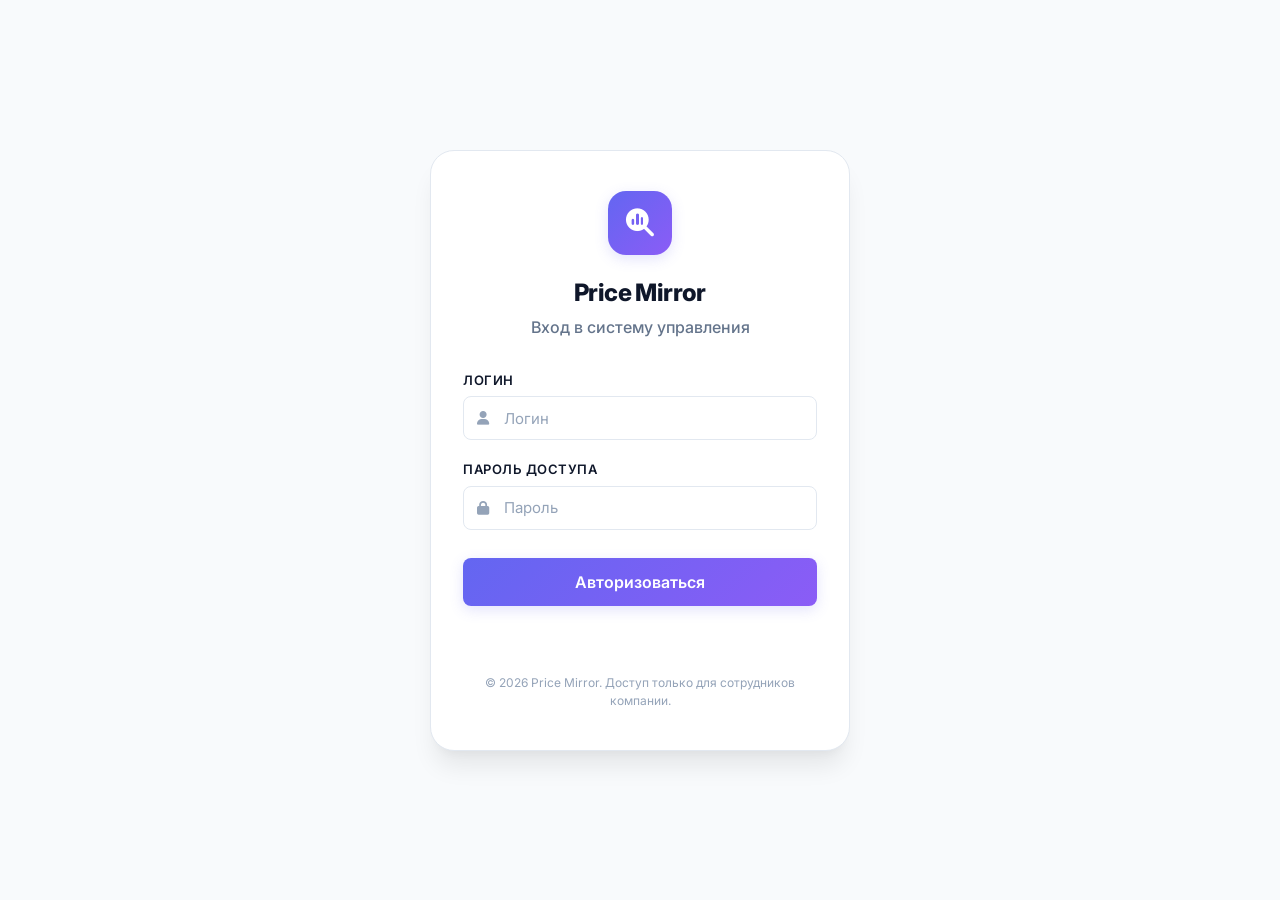
==== commit 0e4ef6d2: "Security: bcrypt password hashing, login rate limiting, CSRF protection, remove dead code and duplic" ====
--- a/templates/login.html
+++ b/templates/login.html
@@ -64,6 +64,8 @@
                 const data = await response.json();
                 if (response.ok) {
                     window.location.href = '/';
+                } else if (response.status === 429) {
+                    msgEl.innerText = data.message || 'Слишком много попыток. Подождите 5 минут.';
                 } else {
                     msgEl.innerText = data.message || 'Неверный пароль доступа';
                 }
--- a/static/style.css
+++ b/static/style.css
@@ -165,7 +165,7 @@
 .nav-link {
     display: flex;
     align-items: center;
-    gap: 12px;
+    gap: 10px;
     padding: 10px 12px;
     color: var(--text-secondary);
     text-decoration: none;
@@ -176,8 +176,11 @@
     transition: background var(--transition-fast), color var(--transition-fast), box-shadow var(--transition-fast);
     user-select: none;
     min-height: 44px;
-}
-.nav-link i { font-size: 1.125rem; width: 20px; text-align: center; flex-shrink: 0; }
+    position: relative;
+}
+.nav-link i:first-child { font-size: 1.125rem; width: 20px; text-align: center; flex-shrink: 0; }
+.nav-link .nav-text:not(.nav-badge) { flex: 1; min-width: 0; white-space: nowrap; overflow: hidden; text-overflow: ellipsis; }
+.nav-link .nav-badge { flex: 0 0 auto; }
 .nav-link:hover { background: var(--bg-surface-hover); color: var(--text-primary); }
 .nav-link.active {
     background: var(--primary-gradient);
@@ -254,6 +257,8 @@
     box-shadow: var(--shadow-card);
     margin-bottom: 24px;
     transition: box-shadow var(--transition-base);
+    min-width: 0;
+    overflow: hidden;
 }
 .card:hover { box-shadow: var(--shadow-sm); }
 .card--flush { padding: 0; }
@@ -294,7 +299,7 @@
    ================================================================ */
 .grid-2 { display: grid; grid-template-columns: repeat(2, 1fr); gap: 24px; }
 .grid-4 { display: grid; grid-template-columns: repeat(4, 1fr); gap: 16px; }
-.grid-auto { display: grid; grid-template-columns: repeat(auto-fit, minmax(320px, 1fr)); gap: 24px; }
+.grid-auto { display: grid; grid-template-columns: repeat(auto-fit, minmax(min(320px, 100%), 1fr)); gap: 24px; }
 .gap-sm { gap: 8px; }  .gap-md { gap: 16px; }  .gap-lg { gap: 24px; }
 .mb-0 { margin-bottom: 0 !important; }
 .mb-sm { margin-bottom: 8px; }  .mb-md { margin-bottom: 16px; }
@@ -400,7 +405,7 @@
 /* ================================================================
    FORMS
    ================================================================ */
-.form-group { margin-bottom: 20px; }
+.form-group { margin-bottom: 20px; overflow: hidden; }
 
 .form-label {
     display: block;
@@ -414,6 +419,7 @@
 .form-input,
 .form-select {
     width: 100%;
+    max-width: 100%;
     padding: 10px 14px;
     border-radius: var(--radius-md);
     border: 1px solid var(--border);
@@ -424,6 +430,7 @@
     transition: border-color var(--transition-fast), box-shadow var(--transition-fast);
     min-height: 44px;
     outline: none;
+    box-sizing: border-box;
     -webkit-appearance: none;
     appearance: none;
 }
@@ -492,14 +499,145 @@
 .product-thumb i { font-size: 1.125rem; color: var(--text-tertiary); }
 
 .product-info { flex: 1; min-width: 0; }
-.product-name { font-weight: 700; font-size: 0.9375rem; color: var(--text-primary); }
-.product-meta { font-size: 0.75rem; color: var(--text-secondary); font-weight: 500; text-transform: uppercase; letter-spacing: 0.04em; }
-
-.product-price-col { text-align: right; margin-right: 16px; }
+.product-name { font-weight: 700; font-size: 0.9375rem; color: var(--text-primary); white-space: nowrap; overflow: hidden; text-overflow: ellipsis; }
+.product-meta { font-size: 0.75rem; color: var(--text-secondary); font-weight: 500; text-transform: uppercase; letter-spacing: 0.04em; white-space: nowrap; overflow: hidden; text-overflow: ellipsis; }
+
+.product-price-col { text-align: right; margin-right: 16px; flex-shrink: 0; }
 
 .price { font-weight: 700; color: var(--primary); font-size: 1.0625rem; white-space: nowrap; }
 
 .product-actions { display: flex; gap: 6px; flex-shrink: 0; }
+
+/* Competitor product items */
+.competitor-product-item {
+    padding: 14px 16px;
+    border-bottom: 1px solid var(--border);
+    transition: background var(--transition-fast);
+    width: 100%;
+    max-width: 100%;
+    box-sizing: border-box;
+    overflow: hidden;
+}
+.competitor-product-item:last-child { border-bottom: none; }
+.competitor-product-item:hover { background: var(--bg-surface-hover); }
+
+.comp-card {
+    display: flex;
+    flex-direction: column;
+    gap: 10px;
+    width: 100%;
+    max-width: 100%;
+    overflow: hidden;
+}
+
+.comp-header {
+    display: flex;
+    align-items: center;
+    gap: 10px;
+    width: 100%;
+    max-width: 100%;
+    overflow: hidden;
+}
+.comp-header-text {
+    flex: 1 1 0%;
+    min-width: 0;
+    max-width: 100%;
+    overflow: hidden;
+}
+.comp-name {
+    font-weight: 700;
+    font-size: 0.9375rem;
+    color: var(--text-primary);
+    white-space: nowrap;
+    overflow: hidden;
+    text-overflow: ellipsis;
+    display: block;
+}
+.comp-meta {
+    display: flex;
+    align-items: center;
+    gap: 8px;
+    margin-top: 2px;
+    font-size: 0.75rem;
+    color: var(--text-secondary);
+    font-weight: 500;
+    white-space: nowrap;
+    overflow: hidden;
+    text-overflow: ellipsis;
+}
+.comp-store {
+    text-transform: uppercase;
+    letter-spacing: 0.04em;
+    font-weight: 600;
+    flex-shrink: 0;
+}
+.comp-link {
+    color: var(--primary);
+    text-decoration: none;
+    font-weight: 600;
+    white-space: nowrap;
+    flex-shrink: 0;
+}
+.comp-link:hover { text-decoration: underline; }
+.comp-link i { font-size: 0.55rem; margin-left: 2px; }
+
+.comp-footer {
+    display: flex;
+    align-items: center;
+    justify-content: space-between;
+    gap: 12px;
+    width: 100%;
+}
+
+.comp-prices-grid {
+    display: flex;
+    gap: 20px;
+    align-items: center;
+    flex: 1;
+    min-width: 0;
+}
+.comp-price-block {
+    display: flex;
+    flex-direction: column;
+    align-items: flex-start;
+    gap: 2px;
+}
+.comp-price-label {
+    font-size: 0.65rem;
+    font-weight: 600;
+    color: var(--text-tertiary);
+    text-transform: uppercase;
+    letter-spacing: 0.03em;
+    line-height: 1;
+}
+.comp-price-value {
+    font-weight: 700;
+    font-size: 0.95rem;
+    color: var(--primary);
+    white-space: nowrap;
+}
+
+.comp-delete-btn {
+    display: flex;
+    align-items: center;
+    justify-content: center;
+    width: 32px;
+    min-width: 32px;
+    height: 32px;
+    border-radius: var(--radius-md);
+    border: 1px solid var(--border);
+    background: var(--bg-surface);
+    color: var(--text-tertiary);
+    cursor: pointer;
+    transition: all var(--transition-fast);
+    flex-shrink: 0;
+    font-size: 0.8rem;
+}
+.comp-delete-btn:hover {
+    color: var(--danger);
+    border-color: var(--danger);
+    background: var(--danger-bg);
+}
 
 input[type="checkbox"] {
     width: 18px;
@@ -525,6 +663,36 @@
     line-height: 1;
     white-space: nowrap;
 }
+
+/* Status pill (competitor diff) */
+.status-pill {
+    display: inline-flex;
+    align-items: center;
+    justify-content: center;
+    padding: 4px 12px;
+    border-radius: var(--radius-full);
+    font-size: 0.75rem;
+    font-weight: 700;
+    white-space: nowrap;
+    min-width: 80px;
+    background: var(--bg-surface-hover);
+    color: var(--text-secondary);
+}
+.status-pill.status-danger {
+    background: var(--danger-bg);
+    color: #b91c1c;
+}
+.status-pill.status-success {
+    background: var(--success-bg);
+    color: #15803d;
+}
+.status-pill.status-warning {
+    background: var(--warning-bg);
+    color: #a16207;
+}
+[data-theme="dark"] .status-pill.status-danger { color: var(--danger); }
+[data-theme="dark"] .status-pill.status-success { color: var(--success); }
+[data-theme="dark"] .status-pill.status-warning { color: var(--warning); }
 .badge-dot {
     width: 6px;
     height: 6px;
@@ -677,7 +845,7 @@
    CHART CONTAINER
    ================================================================ */
 .chart-container { position: relative; min-height: 350px; }
-.chart-container--tall { height: 400px; }
+.chart-container--tall { height: 500px; }
 
 /* ================================================================
    COVERAGE GRID
@@ -887,6 +1055,131 @@
 .theme-toggle:hover { background: var(--bg-surface-hover); color: var(--text-primary); }
 
 /* ================================================================
+   ANIMATIONS
+   ================================================================ */
+@keyframes fadeSlideUp {
+    from { opacity: 0; transform: translateY(16px); }
+    to { opacity: 1; transform: translateY(0); }
+}
+@keyframes countPulse {
+    0% { transform: scale(1); }
+    50% { transform: scale(1.05); }
+    100% { transform: scale(1); }
+}
+@keyframes shimmer {
+    0% { background-position: -400px 0; }
+    100% { background-position: 400px 0; }
+}
+@keyframes pulseGlow {
+    0%, 100% { opacity: 1; }
+    50% { opacity: .5; }
+}
+
+/* Stat card entrance animation */
+.card--stat {
+    animation: fadeSlideUp .5s ease-out both;
+}
+.card--stat:nth-child(1) { animation-delay: 0s; }
+.card--stat:nth-child(2) { animation-delay: .08s; }
+.card--stat:nth-child(3) { animation-delay: .16s; }
+.card--stat:nth-child(4) { animation-delay: .24s; }
+
+.stat-value[data-animate] {
+    animation: countPulse .4s ease-out;
+}
+
+/* Skeleton loader */
+.skeleton {
+    background: linear-gradient(90deg, var(--bg-surface-hover) 25%, var(--border) 50%, var(--bg-surface-hover) 75%);
+    background-size: 800px 100%;
+    animation: shimmer 1.5s infinite linear;
+    border-radius: var(--radius-md);
+}
+.skeleton-row {
+    display: flex;
+    align-items: center;
+    gap: 12px;
+    padding: 14px 16px;
+    border-bottom: 1px solid var(--border);
+}
+.skeleton-circle { width: 48px; height: 48px; border-radius: var(--radius-md); flex-shrink: 0; }
+.skeleton-lines { flex: 1; display: flex; flex-direction: column; gap: 8px; }
+.skeleton-line { height: 12px; border-radius: 4px; }
+.skeleton-line--short { width: 40%; }
+.skeleton-line--medium { width: 70%; }
+.skeleton-line--price { width: 80px; height: 16px; margin-left: auto; }
+
+/* Status dot pulse */
+.status-dot-pulse {
+    display: inline-block;
+    width: 8px;
+    height: 8px;
+    border-radius: 50%;
+    flex-shrink: 0;
+    position: relative;
+}
+.status-dot-pulse::after {
+    content: '';
+    position: absolute;
+    inset: -3px;
+    border-radius: 50%;
+    border: 2px solid currentColor;
+    opacity: 0;
+    animation: pulseGlow 2s ease-out infinite;
+}
+.status-dot-pulse.success { background: var(--success); color: var(--success); }
+.status-dot-pulse.warning { background: var(--warning); color: var(--warning); }
+.status-dot-pulse.danger { background: var(--danger); color: var(--danger); }
+.status-dot-pulse.neutral { background: var(--text-tertiary); color: var(--text-tertiary); }
+.status-dot-pulse.neutral::after { animation: none; }
+
+/* Gradient accent top bar on key cards */
+.card--accent-top {
+    position: relative;
+    overflow: hidden;
+}
+.card--accent-top::before {
+    content: '';
+    position: absolute;
+    top: 0;
+    left: 0;
+    right: 0;
+    height: 3px;
+    background: var(--primary-gradient);
+    border-radius: var(--radius-xl) var(--radius-xl) 0 0;
+}
+
+/* Sidebar active indicator */
+.nav-link.active::before {
+    content: '';
+    position: absolute;
+    left: -16px;
+    top: 8px;
+    bottom: 8px;
+    width: 4px;
+    border-radius: 0 4px 4px 0;
+    background: white;
+}
+.nav-badge {
+    background: rgba(255,255,255,.2);
+    color: white;
+    font-size: 0.6rem;
+    font-weight: 700;
+    padding: 1px 4px;
+    border-radius: var(--radius-full);
+    text-align: center;
+    line-height: 1.3;
+    flex-shrink: 0;
+    flex-grow: 0;
+    white-space: nowrap;
+    display: inline-block;
+}
+.nav-link:not(.active) .nav-badge {
+    background: var(--primary-ghost);
+    color: var(--primary);
+}
+
+/* ================================================================
    MOBILE BURGER
    ================================================================ */
 .burger-btn {
@@ -924,9 +1217,10 @@
 /* Tablet: icon sidebar */
 @media (max-width: 1024px) {
     .app-layout { grid-template-columns: 64px 1fr; }
-    .nav-text, .sidebar-logo span { display: none; }
+    .nav-text, .sidebar-logo span, .nav-badge { display: none; }
     .sidebar { padding: 20px 8px; align-items: center; }
     .nav-link { justify-content: center; padding: 10px; }
+    .nav-link.active::before { left: -8px; }
     .main-content { padding: 24px 20px; }
     .grid-4 { grid-template-columns: repeat(2, 1fr); }
     .settings-grid { grid-template-columns: 1fr; }
@@ -952,6 +1246,29 @@
     .sidebar.open .nav-text,
     .sidebar.open .sidebar-logo span { display: inline; }
 
+    /* Mobile sidebar nav links: single line, compact badges */
+    .sidebar.open .nav-link {
+        display: flex;
+        align-items: center;
+        gap: 10px;
+        flex-wrap: nowrap;
+        overflow: hidden;
+    }
+    .sidebar.open .nav-link .nav-text {
+        flex: 1;
+        min-width: 0;
+        overflow: hidden;
+        white-space: nowrap;
+        text-overflow: ellipsis;
+    }
+    .sidebar.open .nav-badge {
+        display: inline-block;
+        flex: 0 0 auto;
+        font-size: 0.6rem;
+        padding: 1px 4px;
+        margin-left: auto;
+    }
+
     .main-content { padding: 60px 16px 24px; height: auto; min-height: 100vh; }
 
     .page-title { font-size: 1.375rem !important; }
@@ -964,15 +1281,82 @@
     .filter-bar { flex-direction: column; align-items: stretch; }
     .filter-group { flex-direction: column; }
     .filter-group .form-input-icon,
-    .filter-group .form-select { width: 100%; min-width: 0; }
+    .filter-group .form-select,
+    .filter-group .custom-dropdown { width: 100% !important; min-width: 0 !important; }
+
+    .toolbar-filters .custom-dropdown,
+    .toolbar-filters .form-input-icon { width: 100% !important; min-width: 0 !important; }
 
     .settings-grid { grid-template-columns: 1fr; }
     .coverage-grid { grid-template-columns: 1fr; }
 
     .report-tabs { flex-wrap: nowrap; overflow-x: auto; }
 
-    .product-item { flex-wrap: wrap; gap: 8px; padding: 12px; }
-    .product-price-col { text-align: left; margin-right: 0; }
+    .product-item {
+        display: grid;
+        grid-template-columns: auto 44px 1fr auto;
+        grid-template-rows: auto auto;
+        gap: 4px 10px;
+        padding: 12px;
+        align-items: center;
+    }
+    /* Row 1: checkbox | thumb | info (spanning col 3-4) */
+    .product-item > input[type="checkbox"] {
+        grid-row: 1;
+        grid-column: 1;
+    }
+    .product-item > .product-thumb {
+        grid-row: 1;
+        grid-column: 2;
+        width: 44px;
+        height: 44px;
+    }
+    .product-item > .product-info {
+        grid-row: 1;
+        grid-column: 3 / 5;
+        min-width: 0;
+    }
+    .product-item > .product-info .product-name {
+        font-size: 0.85rem;
+        line-height: 1.3;
+        display: -webkit-box;
+        -webkit-line-clamp: 2;
+        -webkit-box-orient: vertical;
+        overflow: hidden;
+    }
+    .product-item > .product-info .product-meta {
+        font-size: 0.68rem;
+        margin-top: 2px;
+    }
+    /* Row 2: price on left, actions on right */
+    .product-item > .product-price-col {
+        grid-row: 2;
+        grid-column: 2 / 4;
+        display: flex;
+        align-items: center;
+        gap: 8px;
+        text-align: left;
+        margin-right: 0;
+    }
+    .product-item > .product-price-col .price {
+        font-size: 0.95rem;
+    }
+    .product-item > .product-price-col .badge {
+        font-size: 0.65rem;
+        padding: 2px 6px;
+    }
+    .product-item > .product-actions {
+        grid-row: 2;
+        grid-column: 4;
+        justify-self: end;
+        display: flex;
+        gap: 4px;
+    }
+    .product-item > .product-actions .btn-icon.sm {
+        width: 30px;
+        height: 30px;
+        font-size: 0.75rem;
+    }
 
     .analytics-modal { inset: 0; border-radius: 0; padding: 20px; }
     .price-cards { grid-template-columns: 1fr; }
@@ -980,7 +1364,78 @@
     .toolbar { flex-direction: column; align-items: stretch; }
     .toolbar-filters { flex-direction: column; }
     .toolbar-filters .form-input-icon,
-    .toolbar-filters .form-select { width: 100%; min-width: 0; }
+    .toolbar-filters .form-select,
+    .toolbar-filters .custom-dropdown { width: 100% !important; min-width: 0 !important; }
+
+    .batch-bar { flex-wrap: wrap; gap: 8px; }
+
+    /* Competitor items mobile layout */
+    .competitor-product-item {
+        display: block !important;
+        grid-template-columns: none !important;
+        padding: 10px 12px;
+        overflow: hidden;
+        width: 100%;
+        max-width: 100%;
+        box-sizing: border-box;
+    }
+    .comp-card {
+        display: flex;
+        flex-direction: column;
+        gap: 8px;
+        width: 100%;
+        max-width: 100%;
+        overflow: hidden;
+    }
+    .comp-header {
+        display: flex;
+        align-items: center;
+        gap: 8px;
+        width: 100%;
+        max-width: 100%;
+        min-width: 0;
+        overflow: hidden;
+    }
+    .comp-header-text {
+        flex: 1 1 0%;
+        min-width: 0;
+        overflow: hidden;
+    }
+    .comp-name {
+        font-size: 0.85rem;
+        white-space: nowrap;
+        overflow: hidden;
+        text-overflow: ellipsis;
+        display: block;
+        max-width: 100%;
+    }
+    .comp-meta {
+        font-size: 0.7rem;
+        white-space: nowrap;
+        overflow: hidden;
+        text-overflow: ellipsis;
+    }
+    .comp-delete-btn {
+        flex-shrink: 0;
+        align-self: center;
+        width: 30px;
+        min-width: 30px;
+        height: 30px;
+        font-size: 0.7rem;
+    }
+    .comp-footer {
+        flex-wrap: nowrap;
+        gap: 8px;
+    }
+    .comp-prices-grid {
+        gap: 10px;
+        flex-wrap: wrap;
+    }
+    .comp-price-label { font-size: 0.6rem; }
+    .comp-price-value { font-size: 0.82rem; }
+
+    /* Statistics header */
+    .page-header { flex-wrap: wrap !important; gap: 12px; }
 
     .settings-actions { flex-wrap: wrap; }
 
@@ -994,6 +1449,81 @@
     .grid-4 { grid-template-columns: 1fr; }
     .price { font-size: 0.9375rem; }
     .stat-value { font-size: 1.375rem; }
+
+    .product-item {
+        grid-template-columns: 40px 1fr auto;
+        gap: 3px 8px;
+        padding: 10px;
+    }
+    .product-item > input[type="checkbox"] {
+        display: none;
+    }
+    .product-item > .product-thumb {
+        grid-row: 1;
+        grid-column: 1;
+        width: 40px;
+        height: 40px;
+    }
+    .product-item > .product-info {
+        grid-row: 1;
+        grid-column: 2 / 4;
+    }
+    .product-item > .product-info .product-name {
+        font-size: 0.8rem;
+    }
+    .product-item > .product-info .product-meta {
+        font-size: 0.62rem;
+    }
+    .product-item > .product-price-col {
+        grid-row: 2;
+        grid-column: 1 / 3;
+    }
+    .product-item > .product-price-col .price {
+        font-size: 0.875rem;
+    }
+    .product-item > .product-actions {
+        grid-row: 2;
+        grid-column: 3;
+    }
+    .product-item > .product-actions .btn-icon.sm {
+        width: 28px;
+        height: 28px;
+        font-size: 0.7rem;
+    }
+    .category-popup {
+        max-width: calc(100vw - 16px);
+    }
+
+    /* Competitor items: keep block layout on small phones too */
+    .competitor-product-item {
+        display: block !important;
+        grid-template-columns: none !important;
+        padding: 8px 10px;
+    }
+    .comp-name {
+        font-size: 0.8rem;
+    }
+    .comp-delete-btn {
+        width: 28px;
+        min-width: 28px;
+        height: 28px;
+        font-size: 0.65rem;
+    }
+    .comp-price-value { font-size: 0.78rem; }
+    .comp-price-label { font-size: 0.55rem; }
+
+    /* XML modal full-screen on small phones */
+    .xml-import-card {
+        inset: 0 !important;
+        width: 100% !important;
+        max-width: 100% !important;
+        max-height: 100% !important;
+        border-radius: 0 !important;
+        transform: none !important;
+        top: 0 !important;
+        left: 0 !important;
+        position: fixed !important;
+    }
 }
 
 /* ================================================================
@@ -1003,3 +1533,210 @@
 ::-webkit-scrollbar-track { background: transparent; }
 ::-webkit-scrollbar-thumb { background: var(--border); border-radius: 3px; }
 ::-webkit-scrollbar-thumb:hover { background: var(--text-tertiary); }
+
+/* ================================================================
+   XML FILE INPUT
+   ================================================================ */
+.xml-file-input-wrapper {
+    display: flex;
+    align-items: center;
+    gap: 10px;
+    padding: 14px 16px;
+    border: 2px dashed var(--border);
+    border-radius: var(--radius-md);
+    cursor: pointer;
+    transition: border-color var(--transition-fast), background var(--transition-fast);
+    background: var(--bg-surface);
+}
+.xml-file-input-wrapper:hover {
+    border-color: var(--primary);
+    background: var(--primary-ghost);
+}
+
+.xml-import-card {
+    position: absolute;
+    top: 50%;
+    left: 50%;
+    transform: translate(-50%, -50%);
+    width: 90%;
+    max-width: 800px;
+    max-height: 85vh;
+    overflow: hidden;
+    display: flex;
+    flex-direction: column;
+}
+
+/* ================================================================
+   CUSTOM DROPDOWN COMPONENT
+   Replaces native <select> with styled popup dropdowns
+   ================================================================ */
+.custom-dropdown {
+    position: relative;
+    display: inline-block;
+    min-width: min(160px, 100%);
+    max-width: 100%;
+}
+
+.custom-dropdown-trigger {
+    display: flex;
+    align-items: center;
+    justify-content: space-between;
+    gap: 8px;
+    width: 100%;
+    max-width: 100%;
+    padding: 10px 14px;
+    border-radius: var(--radius-md);
+    border: 1px solid var(--border);
+    background: var(--bg-surface);
+    color: var(--text-primary);
+    font-size: 0.9375rem;
+    font-family: inherit;
+    font-weight: 500;
+    cursor: pointer;
+    min-height: 44px;
+    outline: none;
+    transition: border-color var(--transition-fast), box-shadow var(--transition-fast);
+    -webkit-user-select: none;
+    user-select: none;
+}
+.custom-dropdown-trigger:hover { border-color: var(--border-hover); }
+.custom-dropdown-trigger:focus,
+.custom-dropdown.open .custom-dropdown-trigger {
+    border-color: var(--primary);
+    box-shadow: 0 0 0 3px var(--primary-ghost);
+}
+.custom-dropdown-trigger .dd-label {
+    flex: 1;
+    min-width: 0;
+    white-space: nowrap;
+    overflow: hidden;
+    text-overflow: ellipsis;
+    text-align: left;
+}
+.custom-dropdown-trigger .dd-icon {
+    font-size: 0.65rem;
+    color: var(--text-tertiary);
+    transition: transform var(--transition-fast);
+    flex-shrink: 0;
+}
+.custom-dropdown.open .custom-dropdown-trigger .dd-icon { transform: rotate(180deg); }
+
+.custom-dropdown-panel {
+    display: none;
+    position: fixed;
+    z-index: 9000;
+    background: #ffffff;
+    border: 1px solid var(--border);
+    border-radius: var(--radius-lg);
+    box-shadow: var(--shadow-lg);
+    padding: 4px;
+    overflow-y: auto;
+    max-height: 280px;
+    min-width: 180px;
+    max-width: calc(100vw - 16px);
+}
+[data-theme="dark"] .custom-dropdown-panel { background: var(--bg-elevated); }
+.custom-dropdown.open .custom-dropdown-panel { display: block; }
+
+.custom-dropdown-search {
+    position: sticky;
+    top: 0;
+    padding: 6px;
+    background: inherit;
+    z-index: 1;
+}
+.custom-dropdown-search input {
+    width: 100%;
+    padding: 7px 10px;
+    border-radius: var(--radius-sm);
+    border: 1px solid var(--border);
+    background: var(--bg-surface);
+    color: var(--text-primary);
+    font-size: 0.82rem;
+    outline: none;
+}
+.custom-dropdown-search input:focus { border-color: var(--primary); }
+
+.dd-option {
+    padding: 8px 10px;
+    font-size: 0.85rem;
+    font-weight: 500;
+    border-radius: var(--radius-md);
+    cursor: pointer;
+    transition: background 0.12s;
+    white-space: nowrap;
+    overflow: hidden;
+    text-overflow: ellipsis;
+    display: flex;
+    align-items: center;
+    gap: 6px;
+    color: var(--text-primary);
+}
+.dd-option:hover { background: var(--bg-surface-hover); }
+.dd-option.selected {
+    color: var(--primary);
+    font-weight: 700;
+    background: var(--primary-ghost);
+}
+.dd-option.selected::before {
+    content: '\f00c';
+    font-family: 'Font Awesome 6 Free';
+    font-weight: 900;
+    font-size: 0.65rem;
+}
+.dd-option.hidden { display: none; }
+.dd-empty {
+    padding: 12px;
+    text-align: center;
+    color: var(--text-muted);
+    font-size: 0.82rem;
+}
+
+/* Category popup — reuse dropdown panel style */
+.category-edit-wrapper { position: relative; }
+
+.category-popup {
+    position: fixed;
+    z-index: 9000;
+    background: #ffffff;
+    border: 1px solid var(--border);
+    border-radius: var(--radius-lg);
+    box-shadow: var(--shadow-lg);
+    min-width: 220px;
+    max-width: calc(100vw - 16px);
+    max-height: 280px;
+    overflow-y: auto;
+    padding: 6px;
+}
+[data-theme="dark"] .category-popup { background: var(--bg-elevated); }
+
+.category-popup-title {
+    padding: 6px 10px 4px;
+    font-size: 0.7rem;
+    font-weight: 700;
+    text-transform: uppercase;
+    letter-spacing: 0.04em;
+    color: var(--text-muted);
+}
+
+.category-popup-item {
+    padding: 8px 10px;
+    font-size: 0.85rem;
+    font-weight: 500;
+    border-radius: var(--radius-md);
+    cursor: pointer;
+    transition: background 0.15s;
+    white-space: nowrap;
+    overflow: hidden;
+    text-overflow: ellipsis;
+}
+
+.category-popup-item:hover {
+    background: var(--bg-surface-hover);
+}
+
+.category-popup-item.active {
+    color: var(--primary);
+    font-weight: 700;
+    background: var(--primary-ghost);
+}
